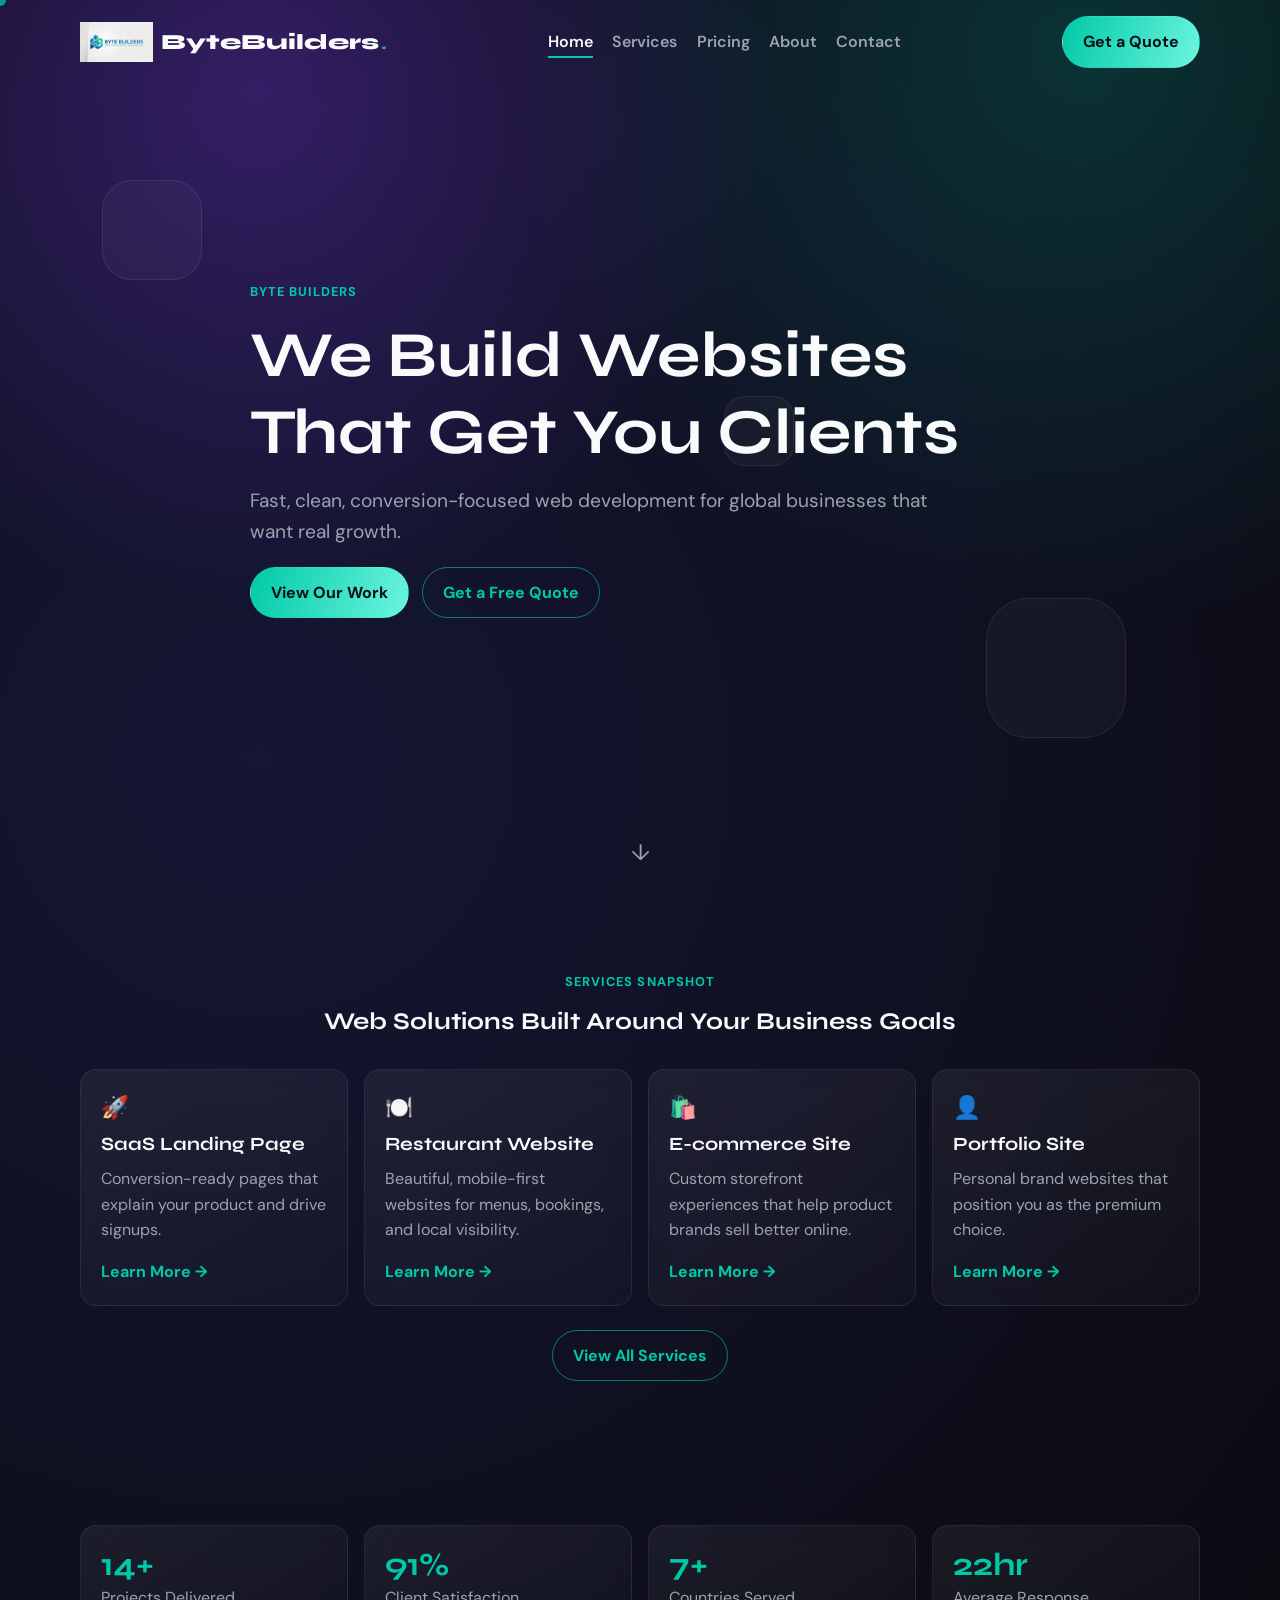
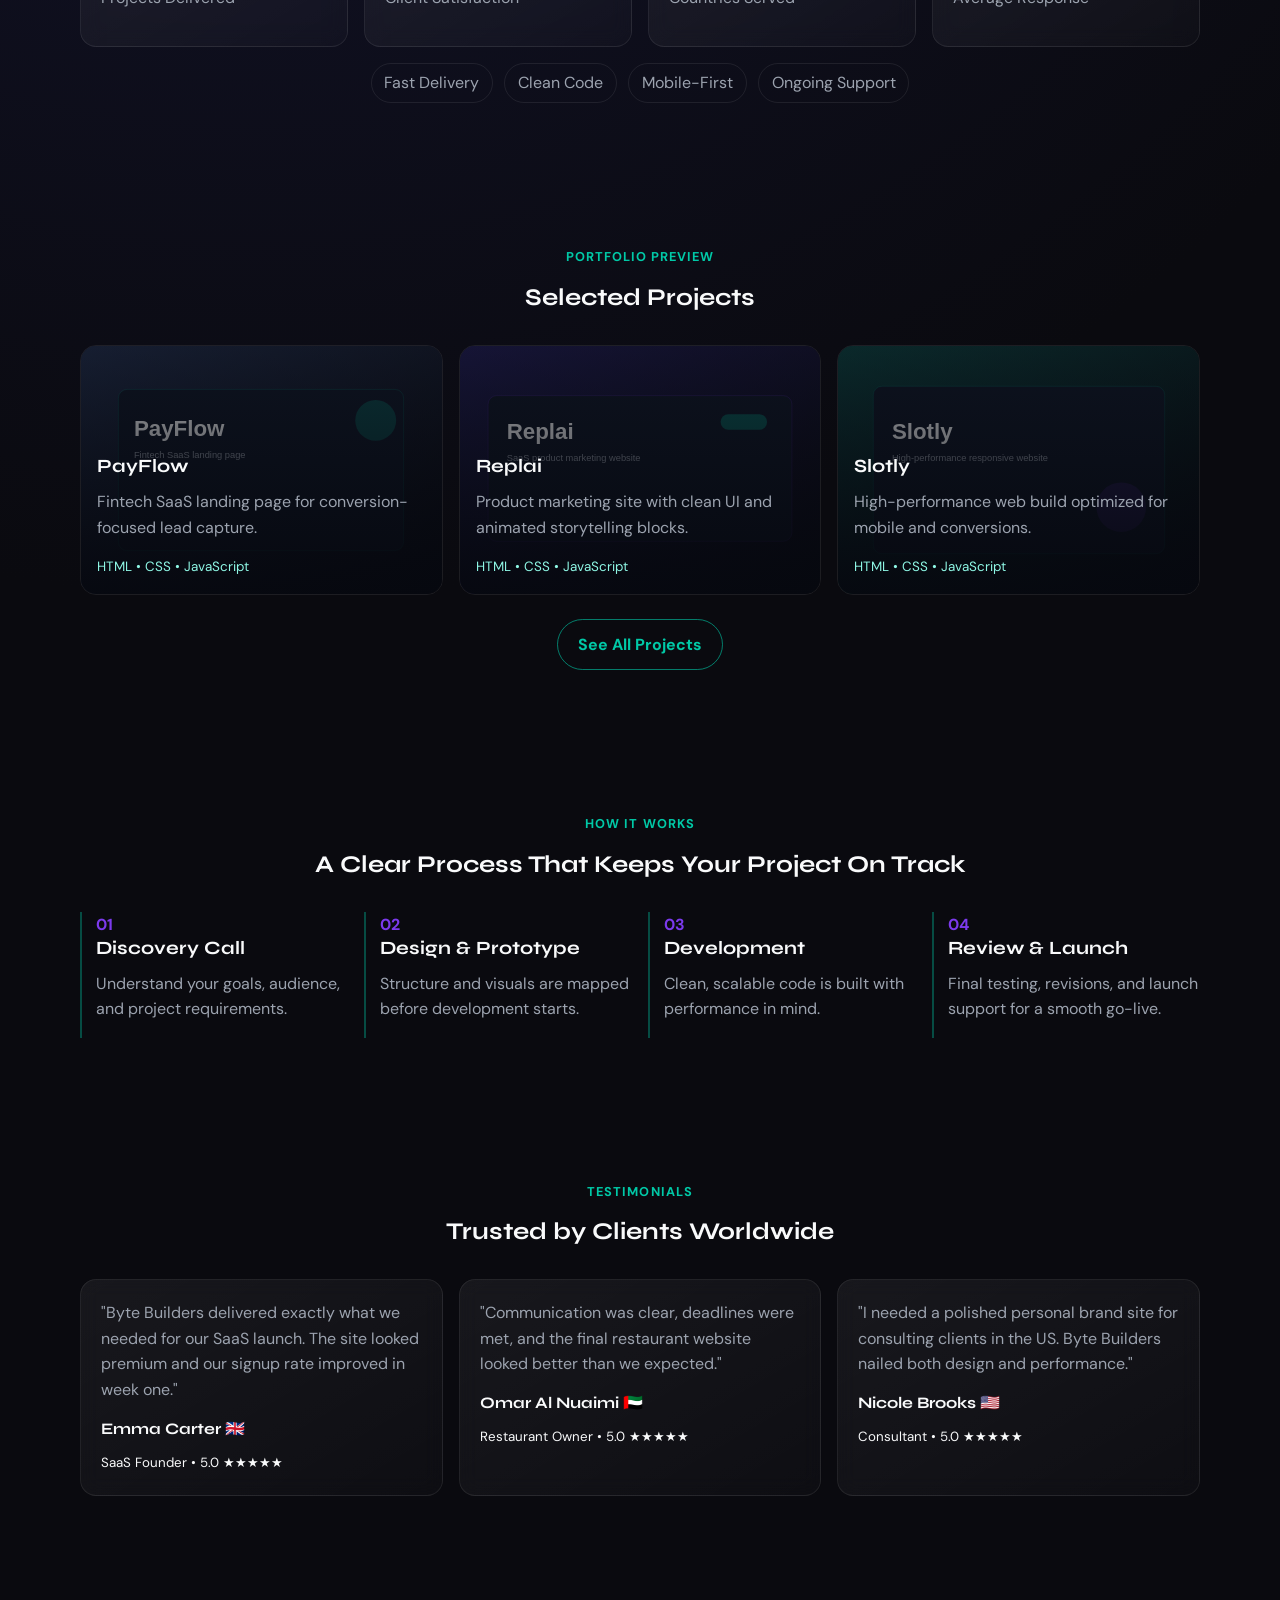
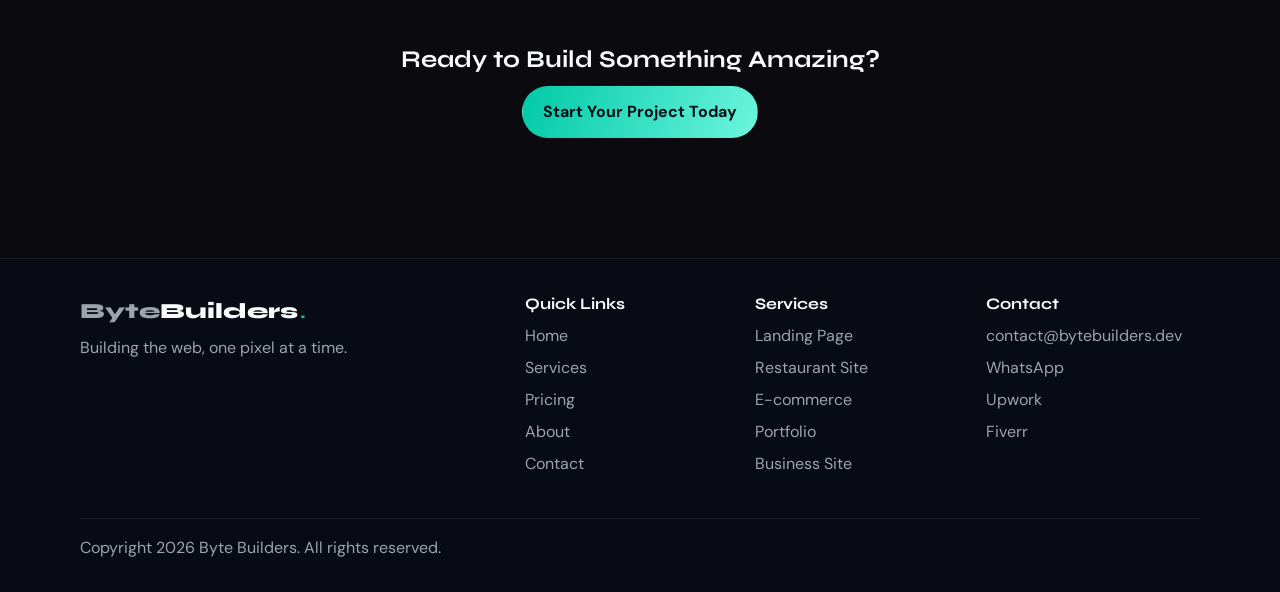
==== index.html @ b3c6cccd "Initial Byte Builders website" ====
<!DOCTYPE html>
<html lang="en">
<head>
  <meta charset="UTF-8">
  <meta name="viewport" content="width=device-width, initial-scale=1.0">
  <title>Byte Builders | Web Development That Wins Clients</title>
  <meta name="description" content="Byte Builders creates high-converting websites for global businesses. Fast delivery, clean code, transparent pricing, and client-focused results.">
  <meta property="og:title" content="Byte Builders | Web Development That Wins Clients">
  <meta property="og:description" content="Professional web development for businesses in USA, UK, and UAE.">
  <meta property="og:image" content="https://bytebuilders.dev/assets/images/og-home.webp">
  <meta property="og:type" content="website">
  <meta property="og:url" content="https://bytebuilders.dev/">
  <meta name="referrer" content="strict-origin-when-cross-origin">
  <link rel="canonical" href="https://bytebuilders.dev/">
  <link rel="preconnect" href="https://fonts.googleapis.com">
  <link rel="preconnect" href="https://fonts.gstatic.com" crossorigin>
  <link href="https://fonts.googleapis.com/css2?family=DM+Sans:wght@400;500;700&family=Syne:wght@600;700;800&display=swap" rel="stylesheet">
  <link rel="stylesheet" href="css/style.css">
  <link rel="stylesheet" href="css/animations.css">
</head>
<body data-page="home">
  <div class="cursor-dot" aria-hidden="true"></div>
  <header class="site-header">
    <nav class="navbar container">
      <a href="index.html" class="logo">
        <img src="assets/images/gemini-logo.png" alt="Byte Builders Logo" class="logo-img">
        <span>Byte<span>Builders</span><b>.</b></span>
      </a>
      <button class="nav-toggle" aria-expanded="false" aria-controls="mobile-menu" aria-label="Open menu">
        <span></span><span></span><span></span>
      </button>
      <ul class="nav-links">
        <li><a href="index.html" data-link="home">Home</a></li>
        <li><a href="services.html" data-link="services">Services</a></li>
        <li><a href="pricing.html" data-link="pricing">Pricing</a></li>
        <li><a href="about.html" data-link="about">About</a></li>
        <li><a href="contact.html" data-link="contact">Contact</a></li>
      </ul>
      <a class="btn btn-primary nav-cta" href="contact.html">Get a Quote</a>
      <div id="mobile-menu" class="mobile-menu">
        <a href="index.html">Home</a>
        <a href="services.html">Services</a>
        <a href="pricing.html">Pricing</a>
        <a href="about.html">About</a>
        <a href="contact.html">Contact</a>
        <a class="btn btn-primary" href="contact.html">Get a Quote</a>
      </div>
    </nav>
  </header>

  <main>
    <section class="hero section">
      <div class="hero-bg" aria-hidden="true">
        <span class="float-shape shape-1"></span>
        <span class="float-shape shape-2"></span>
        <span class="float-shape shape-3"></span>
      </div>
      <div class="container hero-content">
        <p class="eyebrow reveal">BYTE BUILDERS</p>
        <h1 class="reveal">We Build Websites That Get You Clients</h1>
        <p class="hero-sub reveal">Fast, clean, conversion-focused web development for global businesses that want real growth.</p>
        <div class="hero-actions reveal">
          <a class="btn btn-primary" href="#portfolio">View Our Work</a>
          <a class="btn btn-secondary" href="contact.html">Get a Free Quote</a>
        </div>
      </div>
      <a href="#services-snapshot" class="scroll-indicator" aria-label="Scroll to services">↓</a>
    </section>

    <section id="services-snapshot" class="section">
      <div class="container">
        <div class="section-head reveal-on-scroll">
          <p class="eyebrow">Services Snapshot</p>
          <h2>Web Solutions Built Around Your Business Goals</h2>
        </div>
        <div class="grid-4">
          <a class="card service-card reveal-on-scroll" href="services.html#saas-service">
            <div class="icon">🚀</div>
            <h3>SaaS Landing Page</h3>
            <p>Conversion-ready pages that explain your product and drive signups.</p>
            <span class="service-link">Learn More →</span>
          </a>
          <a class="card service-card reveal-on-scroll" href="services.html#restaurant-service">
            <div class="icon">🍽️</div>
            <h3>Restaurant Website</h3>
            <p>Beautiful, mobile-first websites for menus, bookings, and local visibility.</p>
            <span class="service-link">Learn More →</span>
          </a>
          <a class="card service-card reveal-on-scroll" href="services.html#ecommerce-service">
            <div class="icon">🛍️</div>
            <h3>E-commerce Site</h3>
            <p>Custom storefront experiences that help product brands sell better online.</p>
            <span class="service-link">Learn More →</span>
          </a>
          <a class="card service-card reveal-on-scroll" href="services.html#portfolio-service">
            <div class="icon">👤</div>
            <h3>Portfolio Site</h3>
            <p>Personal brand websites that position you as the premium choice.</p>
            <span class="service-link">Learn More →</span>
          </a>
        </div>
        <div class="center reveal-on-scroll">
          <a class="btn btn-secondary" href="services.html">View All Services</a>
        </div>
      </div>
    </section>

    <section class="section trust-section">
      <div class="container">
        <div class="stats-grid">
          <div class="stat card reveal-on-scroll"><h3><span class="counter" data-target="15">0</span>+</h3><p>Projects Delivered</p></div>
          <div class="stat card reveal-on-scroll"><h3><span class="counter" data-target="98">0</span>%</h3><p>Client Satisfaction</p></div>
          <div class="stat card reveal-on-scroll"><h3><span class="counter" data-target="8">0</span>+</h3><p>Countries Served</p></div>
          <div class="stat card reveal-on-scroll"><h3><span class="counter" data-target="24">0</span>hr</h3><p>Average Response</p></div>
        </div>
        <div class="usp-pills reveal-on-scroll">
          <span>Fast Delivery</span><span>Clean Code</span><span>Mobile-First</span><span>Ongoing Support</span>
        </div>
      </div>
    </section>

    <section id="portfolio" class="section">
      <div class="container">
        <div class="section-head reveal-on-scroll">
          <p class="eyebrow">Portfolio Preview</p>
          <h2>Selected Projects</h2>
        </div>
        <div class="portfolio-grid">
          <article class="portfolio-card reveal-on-scroll">
            <img src="assets/images/payflow.svg" alt="PayFlow landing page preview" loading="lazy">
            <div class="overlay"><h3>PayFlow</h3><p>Fintech SaaS landing page for conversion-focused lead capture.</p><p class="tags">HTML • CSS • JavaScript</p></div>
          </article>
          <article class="portfolio-card reveal-on-scroll">
            <img src="assets/images/replai.svg" alt="Replai SaaS website preview" loading="lazy">
            <div class="overlay"><h3>Replai</h3><p>Product marketing site with clean UI and animated storytelling blocks.</p><p class="tags">HTML • CSS • JavaScript</p></div>
          </article>
          <article class="portfolio-card reveal-on-scroll">
            <img src="assets/images/slotly.svg" alt="Slotly website preview" loading="lazy">
            <div class="overlay"><h3>Slotly</h3><p>High-performance web build optimized for mobile and conversions.</p><p class="tags">HTML • CSS • JavaScript</p></div>
          </article>
        </div>
        <div class="center reveal-on-scroll">
          <a class="btn btn-secondary" href="https://github.com" target="_blank" rel="noopener noreferrer">See All Projects</a>
        </div>
      </div>
    </section>

    <section class="section">
      <div class="container">
        <div class="section-head reveal-on-scroll">
          <p class="eyebrow">How It Works</p>
          <h2>A Clear Process That Keeps Your Project On Track</h2>
        </div>
        <div class="timeline">
          <article class="timeline-item reveal-on-scroll"><span>01</span><h3>Discovery Call</h3><p>Understand your goals, audience, and project requirements.</p></article>
          <article class="timeline-item reveal-on-scroll"><span>02</span><h3>Design & Prototype</h3><p>Structure and visuals are mapped before development starts.</p></article>
          <article class="timeline-item reveal-on-scroll"><span>03</span><h3>Development</h3><p>Clean, scalable code is built with performance in mind.</p></article>
          <article class="timeline-item reveal-on-scroll"><span>04</span><h3>Review & Launch</h3><p>Final testing, revisions, and launch support for a smooth go-live.</p></article>
        </div>
      </div>
    </section>

    <section class="section">
      <div class="container">
        <div class="section-head reveal-on-scroll">
          <p class="eyebrow">Testimonials</p>
          <h2>Trusted by Clients Worldwide</h2>
        </div>
        <div class="testimonial-track" id="testimonial-track">
          <article class="card testimonial reveal-on-scroll"><p>"Byte Builders delivered exactly what we needed for our SaaS launch. The site looked premium and our signup rate improved in week one."</p><h4>Emma Carter 🇬🇧</h4><small>SaaS Founder • 5.0 ★★★★★</small></article>
          <article class="card testimonial reveal-on-scroll"><p>"Communication was clear, deadlines were met, and the final restaurant website looked better than we expected."</p><h4>Omar Al Nuaimi 🇦🇪</h4><small>Restaurant Owner • 5.0 ★★★★★</small></article>
          <article class="card testimonial reveal-on-scroll"><p>"I needed a polished personal brand site for consulting clients in the US. Byte Builders nailed both design and performance."</p><h4>Nicole Brooks 🇺🇸</h4><small>Consultant • 5.0 ★★★★★</small></article>
        </div>
      </div>
    </section>

    <section class="section cta-banner">
      <div class="container reveal-on-scroll">
        <h2>Ready to Build Something Amazing?</h2>
        <a class="btn btn-primary" href="contact.html">Start Your Project Today</a>
      </div>
    </section>
  </main>

  <footer class="site-footer">
    <div class="container footer-grid">
      <div><a href="index.html" class="logo">Byte<span>Builders</span><b>.</b></a><p>Building the web, one pixel at a time.</p></div>
      <div><h4>Quick Links</h4><a href="index.html">Home</a><a href="services.html">Services</a><a href="pricing.html">Pricing</a><a href="about.html">About</a><a href="contact.html">Contact</a></div>
      <div><h4>Services</h4><a href="services.html">Landing Page</a><a href="services.html">Restaurant Site</a><a href="services.html">E-commerce</a><a href="services.html">Portfolio</a><a href="services.html">Business Site</a></div>
      <div><h4>Contact</h4><a href="mailto:contact@bytebuilders.dev">contact@bytebuilders.dev</a><a href="https://wa.me/923000000000" target="_blank" rel="noopener noreferrer">WhatsApp</a><a href="https://upwork.com" target="_blank" rel="noopener noreferrer">Upwork</a><a href="https://fiverr.com" target="_blank" rel="noopener noreferrer">Fiverr</a></div>
    </div>
    <div class="footer-bottom container"><p>Copyright 2026 Byte Builders. All rights reserved.</p></div>
  </footer>

  <script src="js/main.js" defer></script>
  <script src="js/animations.js" defer></script>
</body>
</html>
---- css/style.css ----
:root {
  --bg-primary: #0a0a0f;
  --bg-secondary: #111827;
  --accent-primary: #00c9a7;
  --accent-secondary: #7c3aed;
  --text-primary: #f9fafb;
  --text-secondary: #9ca3af;
  --border: 1px solid rgba(255, 255, 255, 0.08);
  --radius: 16px;
  --radius-sm: 12px;
  --container: 1120px;
  --shadow: 0 10px 30px rgba(0, 0, 0, 0.35);
}

*,
*::before,
*::after { box-sizing: border-box; }

html { scroll-behavior: smooth; }

body {
  margin: 0;
  font-family: "DM Sans", sans-serif;
  background: radial-gradient(circle at 20% 20%, #151633 0%, var(--bg-primary) 45%),
              radial-gradient(circle at 90% 0%, #0f2d2b 0%, transparent 40%),
              var(--bg-primary);
  color: var(--text-primary);
  line-height: 1.6;
}

img { max-width: 100%; display: block; }
a { color: inherit; text-decoration: none; }
h1, h2, h3, h4 { font-family: "Syne", sans-serif; line-height: 1.2; margin: 0 0 0.7rem; }
p { margin: 0 0 1rem; color: var(--text-secondary); }

.container { width: min(100% - 2rem, var(--container)); margin-inline: auto; }
.section { padding: 4.5rem 0; }
.top-space { padding-top: 8rem; }
.center { text-align: center; margin-top: 1.5rem; }

.eyebrow {
  color: var(--accent-primary);
  text-transform: uppercase;
  font-size: 0.8rem;
  letter-spacing: 0.08em;
  font-weight: 700;
}

.section-head {
  max-width: 760px;
  margin: 0 auto 2rem;
  text-align: center;
}

.badge {
  display: inline-block;
  background: rgba(124, 58, 237, 0.16);
  color: #c9b4ff;
  border: var(--border);
  padding: 0.4rem 0.8rem;
  border-radius: 999px;
  font-size: 0.85rem;
}

.card {
  background: linear-gradient(150deg, rgba(255, 255, 255, 0.06), rgba(255, 255, 255, 0.02));
  border: var(--border);
  border-radius: var(--radius);
  padding: 1.25rem;
  backdrop-filter: blur(10px);
  transition: transform 0.25s ease, border-color 0.25s ease, box-shadow 0.25s ease;
}

.card:hover {
  transform: scale(1.02);
  border-color: rgba(0, 201, 167, 0.5);
  box-shadow: 0 0 0 1px rgba(0, 201, 167, 0.25), var(--shadow);
}

.btn {
  display: inline-flex;
  align-items: center;
  justify-content: center;
  min-height: 44px;
  padding: 0.75rem 1.25rem;
  border-radius: 999px;
  font-weight: 700;
  border: 1px solid transparent;
  transition: transform 0.2s ease, background 0.2s ease, border-color 0.2s ease;
}

.btn:hover { transform: translateY(-2px); }

.btn-primary {
  color: #041016;
  background: linear-gradient(110deg, var(--accent-primary), #6cf5de);
}

.btn-secondary {
  border-color: rgba(0, 201, 167, 0.6);
  color: var(--accent-primary);
  background: transparent;
}

.btn-secondary:hover { background: rgba(0, 201, 167, 0.15); }

.site-header {
  position: fixed;
  top: 0;
  z-index: 100;
  width: 100%;
  transition: background 0.25s ease, backdrop-filter 0.25s ease, padding 0.25s ease;
}

.site-header.scrolled,
.solid-header {
  background: rgba(10, 10, 15, 0.82);
  backdrop-filter: blur(14px);
  border-bottom: var(--border);
}

.navbar {
  display: flex;
  align-items: center;
  justify-content: space-between;
  gap: 1rem;
  padding: 1rem 0;
}

.logo { font-family: "Syne", sans-serif; font-size: 1.35rem; font-weight: 800; display: flex; align-items: center; gap: 0.5rem; }
.logo-img { height: 40px; width: auto; object-fit: contain; }
.logo span { color: var(--text-primary); }
.logo b { color: var(--accent-primary); margin-left: 2px; }

.nav-links {
  list-style: none;
  display: flex;
  gap: 1.2rem;
  margin: 0;
  padding: 0;
}

.nav-links a {
  color: var(--text-secondary);
  font-weight: 600;
  position: relative;
}

.nav-links a.active,
.nav-links a:hover { color: var(--text-primary); }

.nav-links a.active::after {
  content: "";
  position: absolute;
  left: 0;
  right: 0;
  bottom: -6px;
  height: 2px;
  background: var(--accent-primary);
}

.nav-toggle,
.mobile-menu { display: none; }

.hero {
  min-height: 100vh;
  display: flex;
  align-items: center;
  position: relative;
  overflow: hidden;
}

.hero-bg {
  position: absolute;
  inset: 0;
  background: radial-gradient(circle at 20% 10%, rgba(124, 58, 237, 0.33), transparent 40%),
              radial-gradient(circle at 85% 5%, rgba(0, 201, 167, 0.2), transparent 42%);
}

.float-shape {
  position: absolute;
  border: var(--border);
  border-radius: 30%;
  background: rgba(255, 255, 255, 0.03);
}
.shape-1 { width: 100px; height: 100px; top: 20%; left: 8%; }
.shape-2 { width: 140px; height: 140px; bottom: 18%; right: 12%; }
.shape-3 { width: 70px; height: 70px; top: 44%; right: 38%; }

.hero-content { position: relative; z-index: 1; max-width: 780px; }
.hero h1 { font-size: clamp(2rem, 5vw, 4rem); margin-bottom: 0.9rem; }
.hero-sub { font-size: clamp(1rem, 2vw, 1.2rem); max-width: 700px; }
.hero-actions { display: flex; flex-wrap: wrap; gap: 0.8rem; margin-top: 1.2rem; }

.scroll-indicator {
  position: absolute;
  bottom: 1.8rem;
  left: 50%;
  transform: translateX(-50%);
  color: var(--text-secondary);
  font-size: 1.4rem;
}

.grid-4 {
  display: grid;
  gap: 1rem;
  grid-template-columns: repeat(4, minmax(0, 1fr));
}

.service-card .icon { font-size: 1.4rem; margin-bottom: 0.4rem; }
.service-card { display: block; cursor: pointer; }
.service-card .service-link { color: var(--accent-primary); font-weight: 700; }
.service-list article { scroll-margin-top: 110px; }

.stats-grid {
  display: grid;
  grid-template-columns: repeat(4, minmax(0, 1fr));
  gap: 1rem;
}

.stat h3 { font-size: 2rem; color: var(--accent-primary); margin: 0; }
.usp-pills {
  margin-top: 1rem;
  display: flex;
  flex-wrap: wrap;
  gap: 0.7rem;
  justify-content: center;
}
.usp-pills span {
  border: var(--border);
  border-radius: 999px;
  padding: 0.4rem 0.8rem;
  color: var(--text-secondary);
}

.portfolio-grid {
  display: grid;
  gap: 1rem;
  grid-template-columns: repeat(3, minmax(0, 1fr));
}

.portfolio-card {
  border-radius: var(--radius);
  overflow: hidden;
  position: relative;
  border: var(--border);
  min-height: 250px;
}

.portfolio-card img { width: 100%; height: 100%; object-fit: cover; }
.portfolio-card .overlay {
  position: absolute;
  inset: 0;
  background: linear-gradient(to top, rgba(6, 8, 15, 0.95), rgba(6, 8, 15, 0.35));
  padding: 1rem;
  display: flex;
  justify-content: end;
  flex-direction: column;
}
.tags { color: #8ff8e6; font-size: 0.84rem; margin: 0; }

.timeline {
  display: grid;
  grid-template-columns: repeat(4, minmax(0, 1fr));
  gap: 1rem;
}

.timeline-item { border-left: 2px solid rgba(0, 201, 167, 0.35); padding-left: 0.9rem; }
.timeline-item span { color: var(--accent-secondary); font-weight: 700; }

.testimonial-track {
  display: grid;
  grid-auto-flow: column;
  grid-auto-columns: minmax(280px, 1fr);
  gap: 1rem;
  overflow-x: auto;
  padding-bottom: 0.4rem;
  scrollbar-width: thin;
}

.testimonial-track::-webkit-scrollbar { height: 8px; }
.testimonial-track::-webkit-scrollbar-thumb { background: rgba(255, 255, 255, 0.2); border-radius: 99px; }

.cta-banner .container,
.cta-banner {
  text-align: center;
}

.inset-section { padding: 2rem; border: var(--border); border-radius: var(--radius); background: rgba(17, 24, 39, 0.35); }
.service-list { display: grid; gap: 1rem; grid-template-columns: repeat(auto-fit, minmax(280px, 1fr)); }
.addon-list { margin: 0; padding-left: 1.2rem; color: var(--text-secondary); }
.addon-list li { margin-bottom: 0.5rem; }

.table-wrap { overflow-x: auto; border: var(--border); border-radius: var(--radius-sm); }
.pricing-table { width: 100%; border-collapse: collapse; min-width: 800px; }
.pricing-table th, .pricing-table td { padding: 0.9rem; border-bottom: var(--border); text-align: left; }
.pricing-table th { color: var(--text-primary); background: rgba(255, 255, 255, 0.03); }

.faq-grid { display: grid; gap: 1rem; grid-template-columns: repeat(auto-fit, minmax(240px, 1fr)); }
.skills-grid { display: grid; gap: 1rem; grid-template-columns: repeat(auto-fit, minmax(220px, 1fr)); }

.contact-layout {
  display: grid;
  grid-template-columns: 1.4fr 1fr;
  gap: 1rem;
}

.contact-form { display: grid; gap: 0.9rem; }
.contact-form label { color: var(--text-primary); font-weight: 600; font-size: 0.95rem; }
.contact-form input,
.contact-form select,
.contact-form textarea {
  width: 100%;
  margin-top: 0.3rem;
  background: #0f1626;
  color: var(--text-primary);
  border: var(--border);
  border-radius: 10px;
  padding: 0.7rem;
  font: inherit;
}

.contact-panel { display: grid; gap: 1rem; }
blockquote { border-left: 3px solid var(--accent-primary); padding-left: 0.8rem; margin: 1rem 0 0; color: var(--text-secondary); }
.hp-wrap {
  position: absolute;
  left: -10000px;
  width: 1px;
  height: 1px;
  overflow: hidden;
}

.site-footer {
  border-top: var(--border);
  background: rgba(9, 12, 20, 0.85);
  margin-top: 3rem;
}

.footer-grid {
  display: grid;
  grid-template-columns: 2fr 1fr 1fr 1fr;
  gap: 1rem;
  padding: 2.2rem 0;
}

.footer-grid h4 { font-size: 1rem; margin-bottom: 0.6rem; }
.footer-grid a { display: block; color: var(--text-secondary); margin-bottom: 0.4rem; }
.footer-grid a:hover { color: var(--text-primary); }
.footer-bottom { border-top: var(--border); padding: 1rem 0; }

.cursor-dot {
  width: 12px;
  height: 12px;
  border-radius: 999px;
  background: rgba(0, 201, 167, 0.75);
  position: fixed;
  left: 0;
  top: 0;
  transform: translate(-50%, -50%);
  pointer-events: none;
  z-index: 999;
  display: none;
}

@media (max-width: 1023px) {
  .grid-4,
  .stats-grid,
  .timeline,
  .portfolio-grid,
  .footer-grid { grid-template-columns: repeat(2, minmax(0, 1fr)); }
  .contact-layout { grid-template-columns: 1fr; }
}

@media (max-width: 767px) {
  .section { padding: 3.5rem 0; }
  .grid-4,
  .stats-grid,
  .timeline,
  .portfolio-grid,
  .footer-grid { grid-template-columns: 1fr; }
  .nav-links,
  .nav-cta { display: none; }
  .nav-toggle {
    display: inline-flex;
    flex-direction: column;
    gap: 4px;
    border: var(--border);
    background: transparent;
    border-radius: 8px;
    padding: 8px;
  }
  .nav-toggle span {
    width: 18px;
    height: 2px;
    background: var(--text-primary);
  }
  .mobile-menu {
    position: absolute;
    top: 100%;
    left: 1rem;
    right: 1rem;
    background: rgba(10, 10, 15, 0.95);
    border: var(--border);
    border-radius: 12px;
    padding: 0.8rem;
  }
  .mobile-menu.open { display: block; }
  .mobile-menu a {
    display: block;
    padding: 0.55rem 0.4rem;
    color: var(--text-secondary);
  }
  .mobile-menu .btn { margin-top: 0.5rem; width: 100%; }
}
---- css/animations.css ----
.reveal {
  animation: revealUp 0.8s ease both;
}

.reveal:nth-child(2) { animation-delay: 0.12s; }
.reveal:nth-child(3) { animation-delay: 0.24s; }
.reveal:nth-child(4) { animation-delay: 0.36s; }

.reveal-on-scroll {
  opacity: 0;
  transform: translateY(22px);
  transition: opacity 0.7s ease, transform 0.7s ease;
}

.reveal-on-scroll.in-view {
  opacity: 1;
  transform: translateY(0);
}

.shape-1 { animation: floatY 9s ease-in-out infinite; }
.shape-2 { animation: floatY 12s ease-in-out infinite reverse; }
.shape-3 { animation: floatY 10s ease-in-out infinite; }

.scroll-indicator {
  animation: bounceY 1.8s ease-in-out infinite;
}

@keyframes revealUp {
  from { opacity: 0; transform: translateY(18px); }
  to { opacity: 1; transform: translateY(0); }
}

@keyframes floatY {
  0%, 100% { transform: translateY(0); }
  50% { transform: translateY(-18px); }
}

@keyframes bounceY {
  0%, 100% { transform: translate(-50%, 0); }
  50% { transform: translate(-50%, -8px); }
}
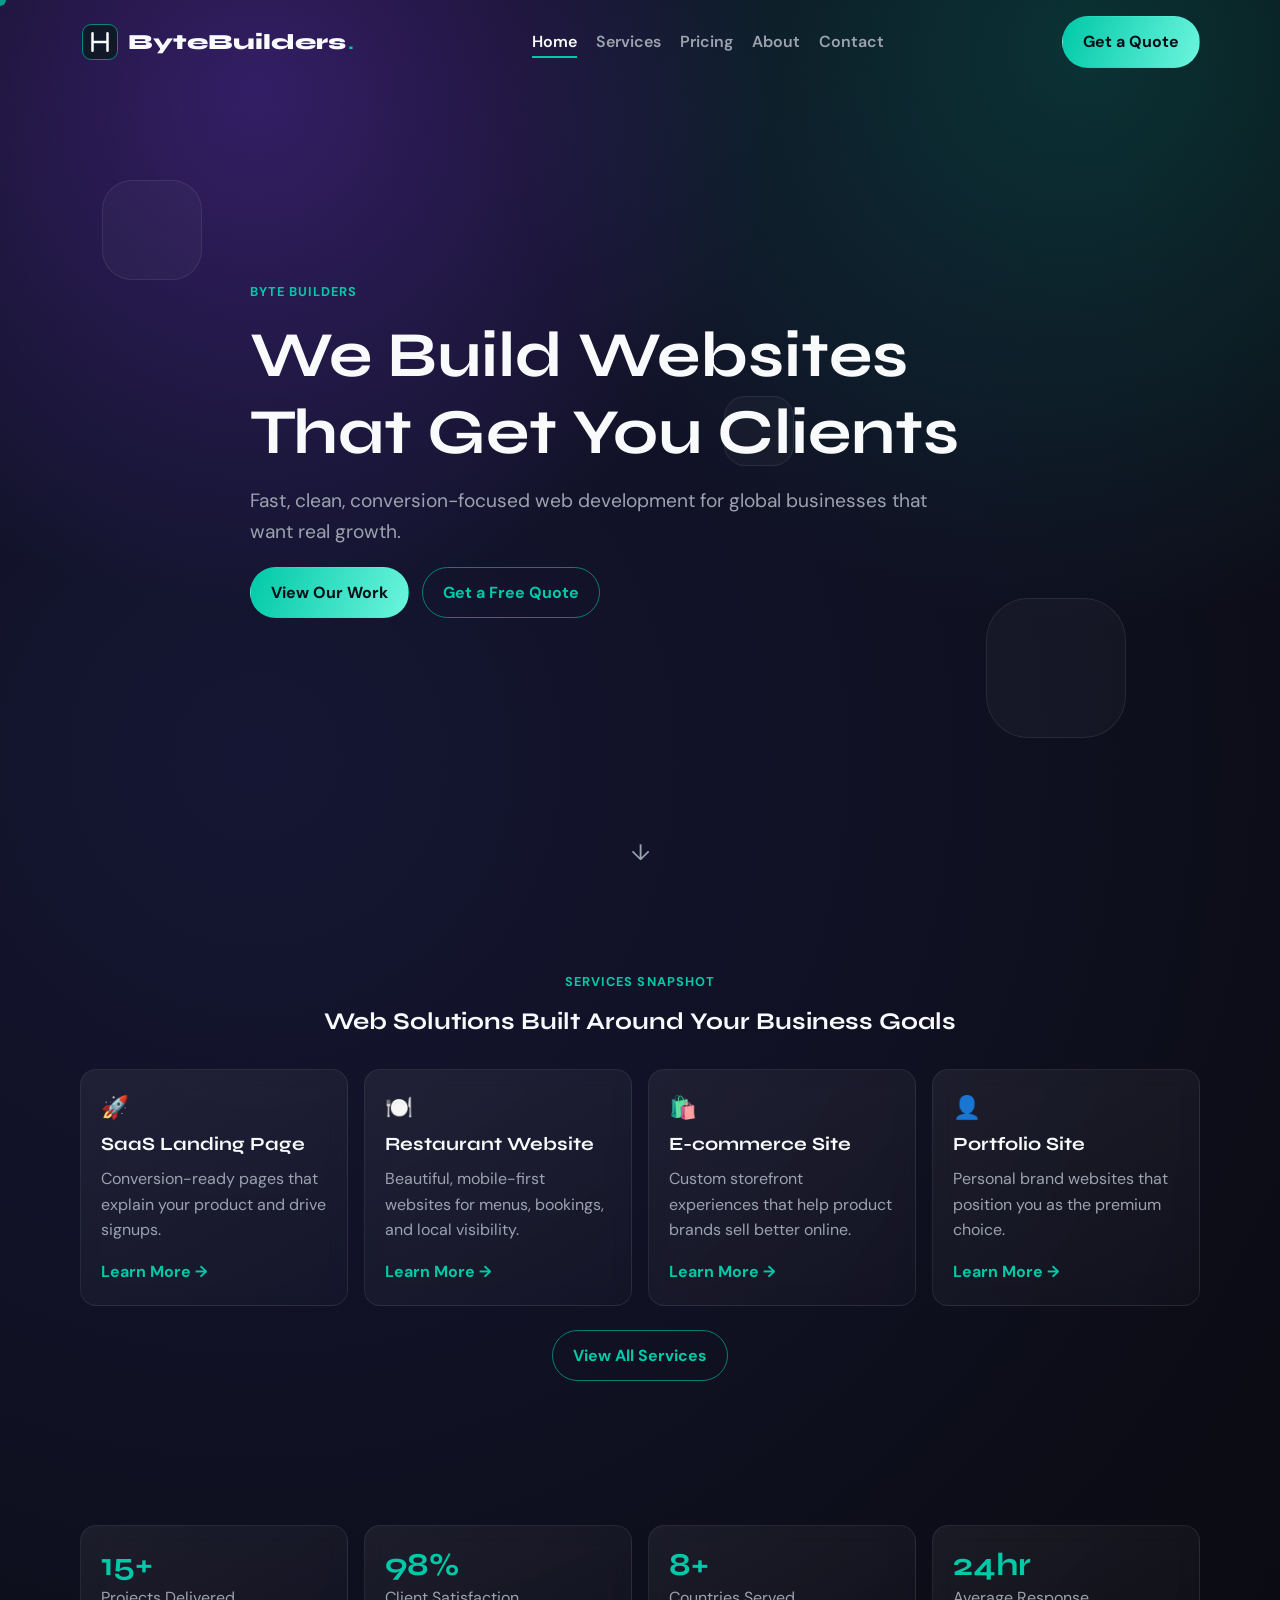
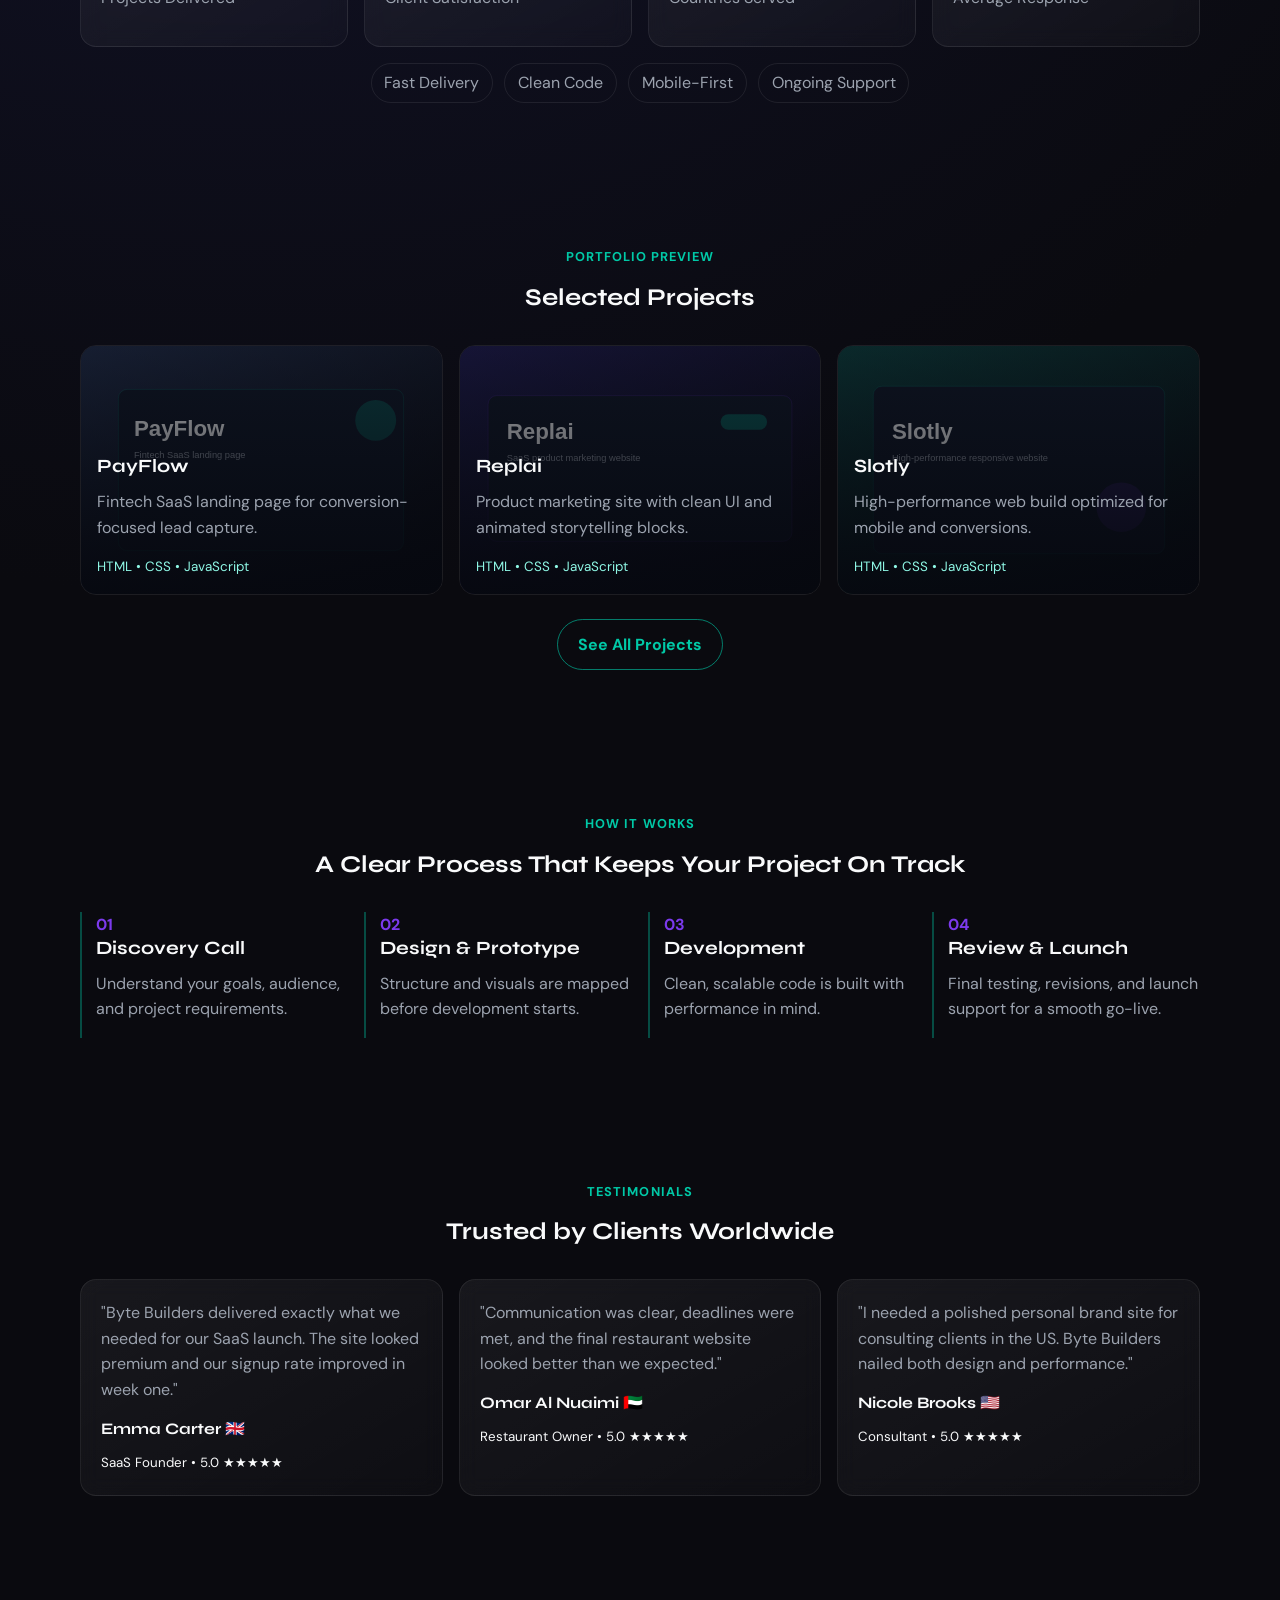
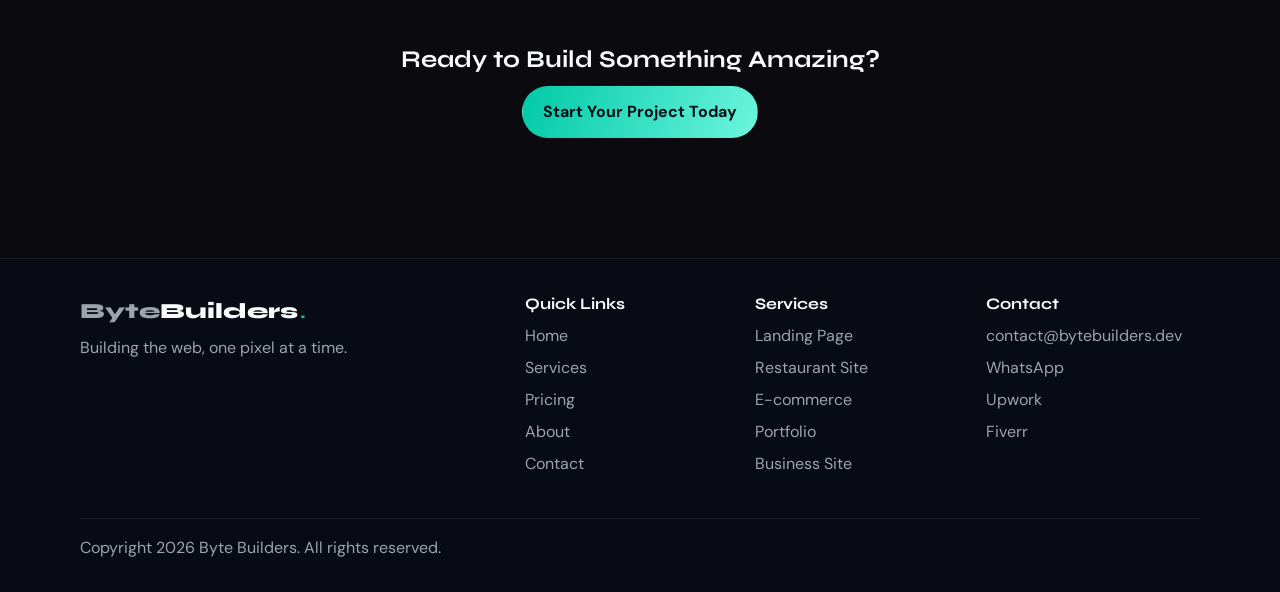
==== commit 541774fc: "Added favicon and projects" ====
--- a/index.html
+++ b/index.html
@@ -12,6 +12,7 @@
   <meta property="og:url" content="https://bytebuilders.dev/">
   <meta name="referrer" content="strict-origin-when-cross-origin">
   <link rel="canonical" href="https://bytebuilders.dev/">
+  <link rel="icon" type="image/svg+xml" href="assets/icons/logo-mark.svg">
   <link rel="preconnect" href="https://fonts.googleapis.com">
   <link rel="preconnect" href="https://fonts.gstatic.com" crossorigin>
   <link href="https://fonts.googleapis.com/css2?family=DM+Sans:wght@400;500;700&family=Syne:wght@600;700;800&display=swap" rel="stylesheet">
@@ -23,7 +24,7 @@
   <header class="site-header">
     <nav class="navbar container">
       <a href="index.html" class="logo">
-        <img src="assets/images/gemini-logo.png" alt="Byte Builders Logo" class="logo-img">
+        <img src="assets/icons/logo-mark.svg" alt="Byte Builders Logo" class="logo-img">
         <span>Byte<span>Builders</span><b>.</b></span>
       </a>
       <button class="nav-toggle" aria-expanded="false" aria-controls="mobile-menu" aria-label="Open menu">
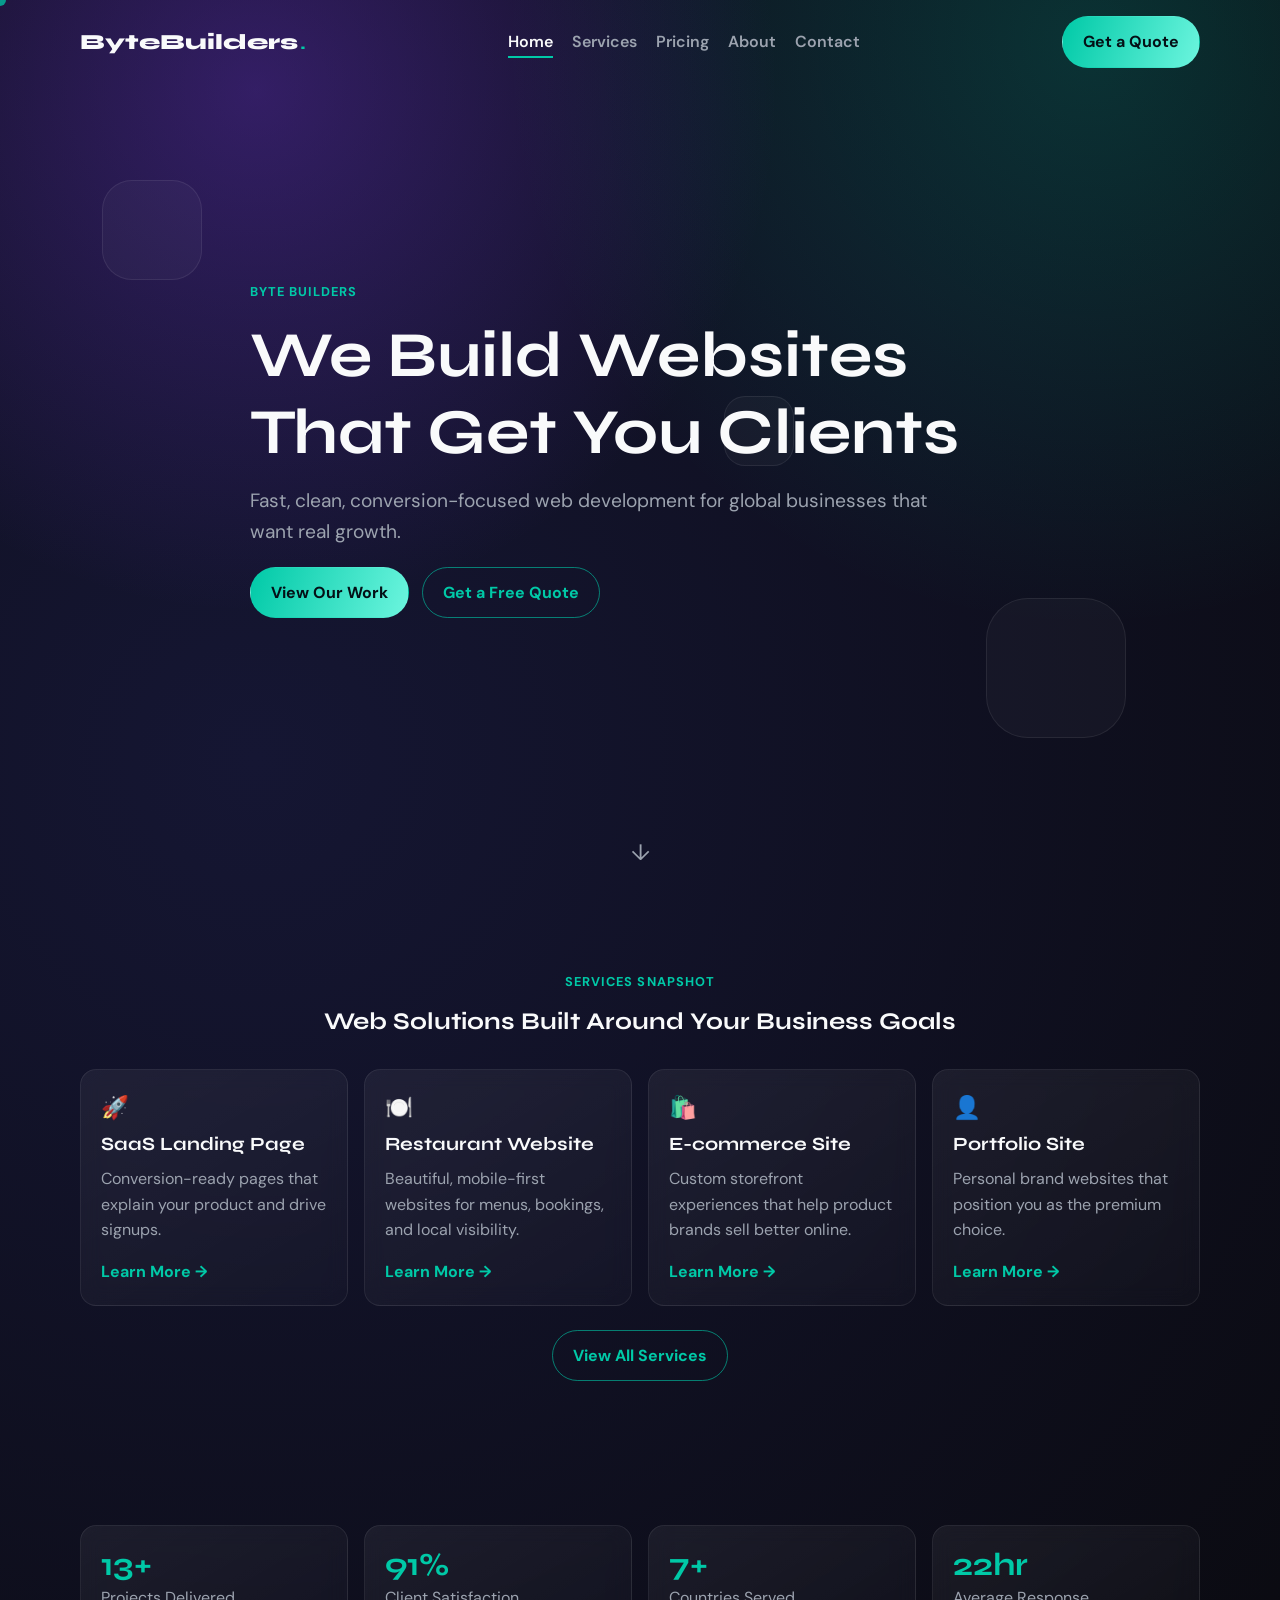
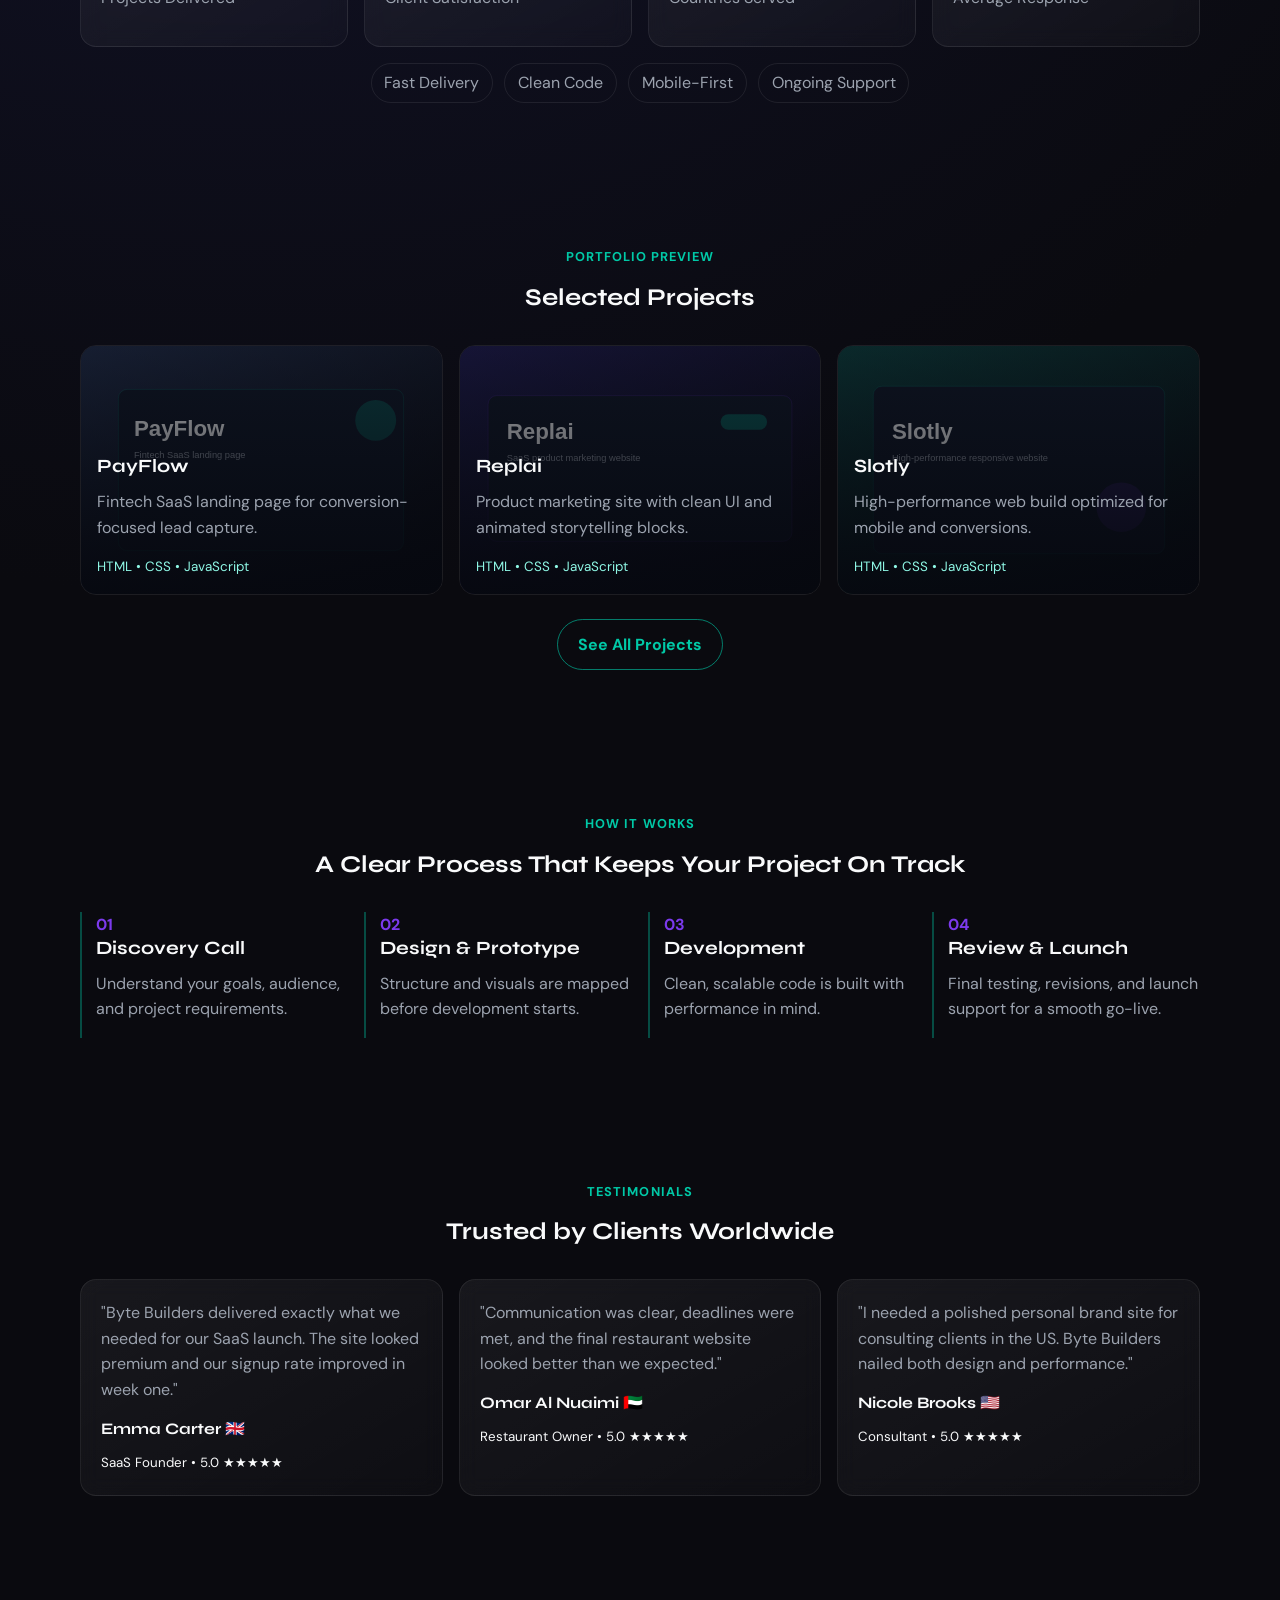
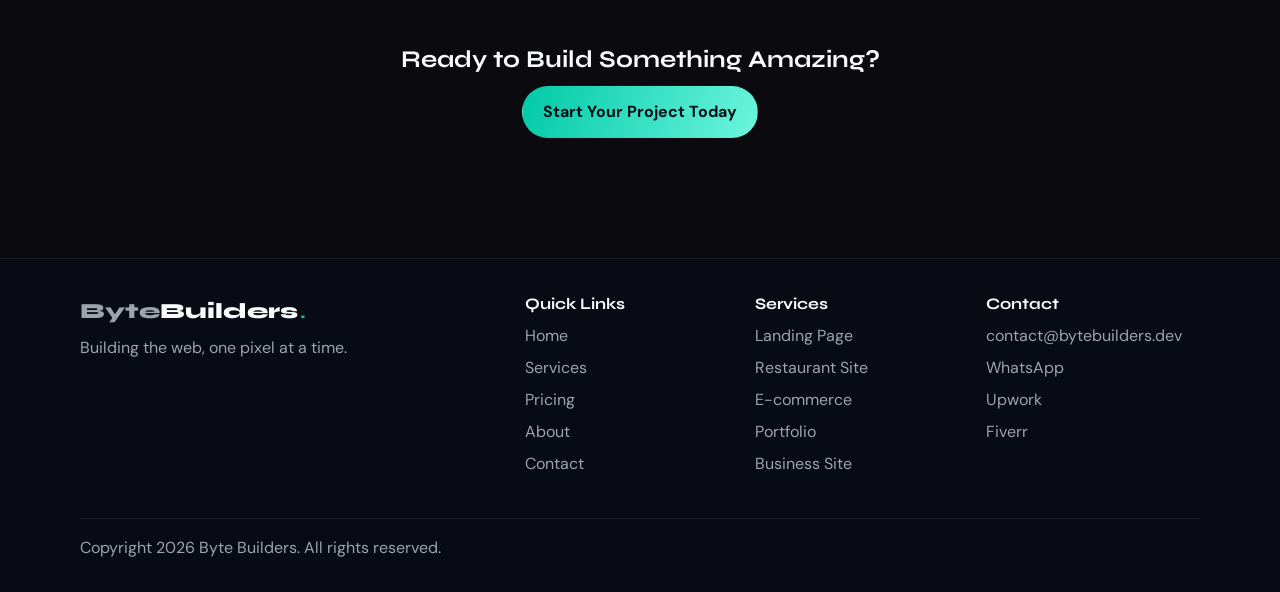
==== commit 502759ca: "Added PNG favicon" ====
--- a/index.html
+++ b/index.html
@@ -12,7 +12,7 @@
   <meta property="og:url" content="https://bytebuilders.dev/">
   <meta name="referrer" content="strict-origin-when-cross-origin">
   <link rel="canonical" href="https://bytebuilders.dev/">
-  <link rel="icon" type="image/svg+xml" href="assets/icons/logo-mark.svg">
+  <link rel="icon" type="image/png" href="assets/icons/favicon.png">
   <link rel="preconnect" href="https://fonts.googleapis.com">
   <link rel="preconnect" href="https://fonts.gstatic.com" crossorigin>
   <link href="https://fonts.googleapis.com/css2?family=DM+Sans:wght@400;500;700&family=Syne:wght@600;700;800&display=swap" rel="stylesheet">
@@ -24,7 +24,9 @@
   <header class="site-header">
     <nav class="navbar container">
       <a href="index.html" class="logo">
-        <img src="assets/icons/logo-mark.svg" alt="Byte Builders Logo" class="logo-img">
+        <link rel="icon" type="image/svg+xml" href="assets/icons/logo-mark.svg">
+<link rel="icon" type="image/png" sizes="64x64" href="assets/icons/favicon.png">
+<link rel="apple-touch-icon" href="assets/icons/favicon.png">
         <span>Byte<span>Builders</span><b>.</b></span>
       </a>
       <button class="nav-toggle" aria-expanded="false" aria-controls="mobile-menu" aria-label="Open menu">
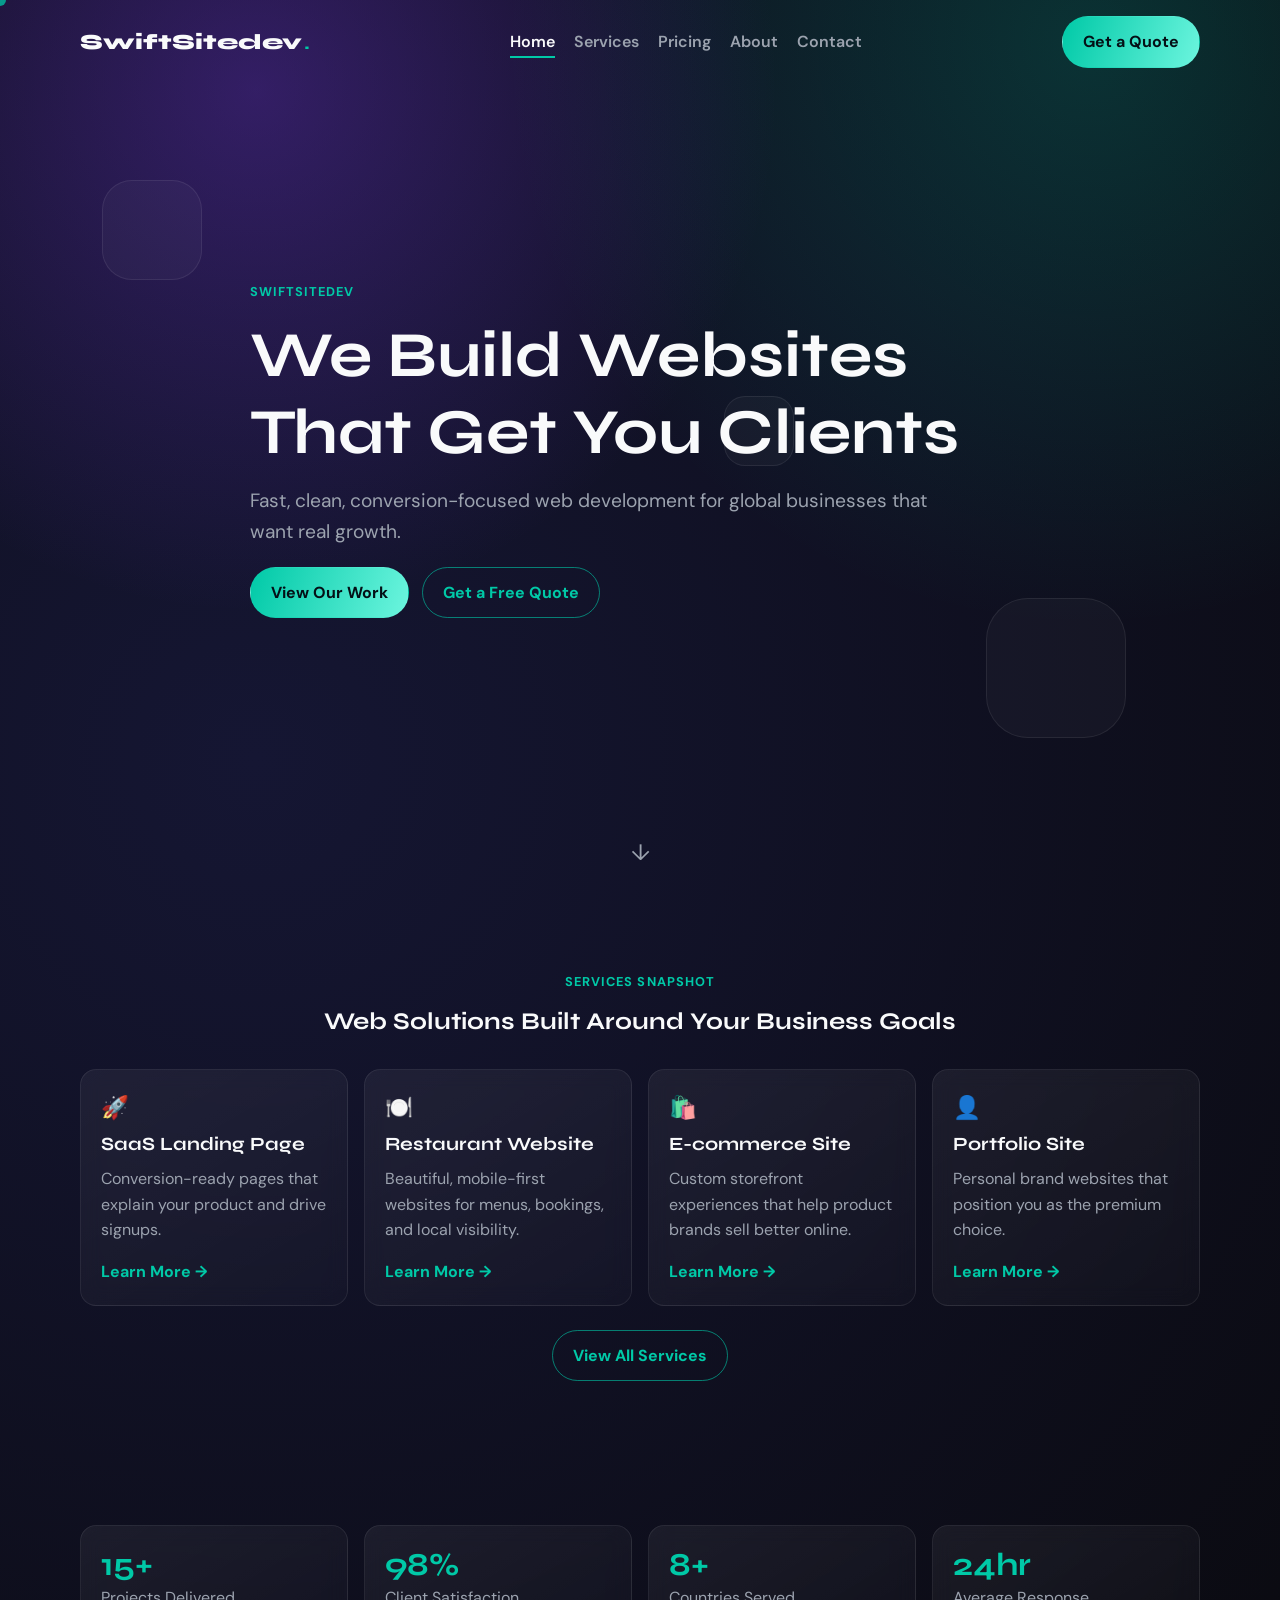
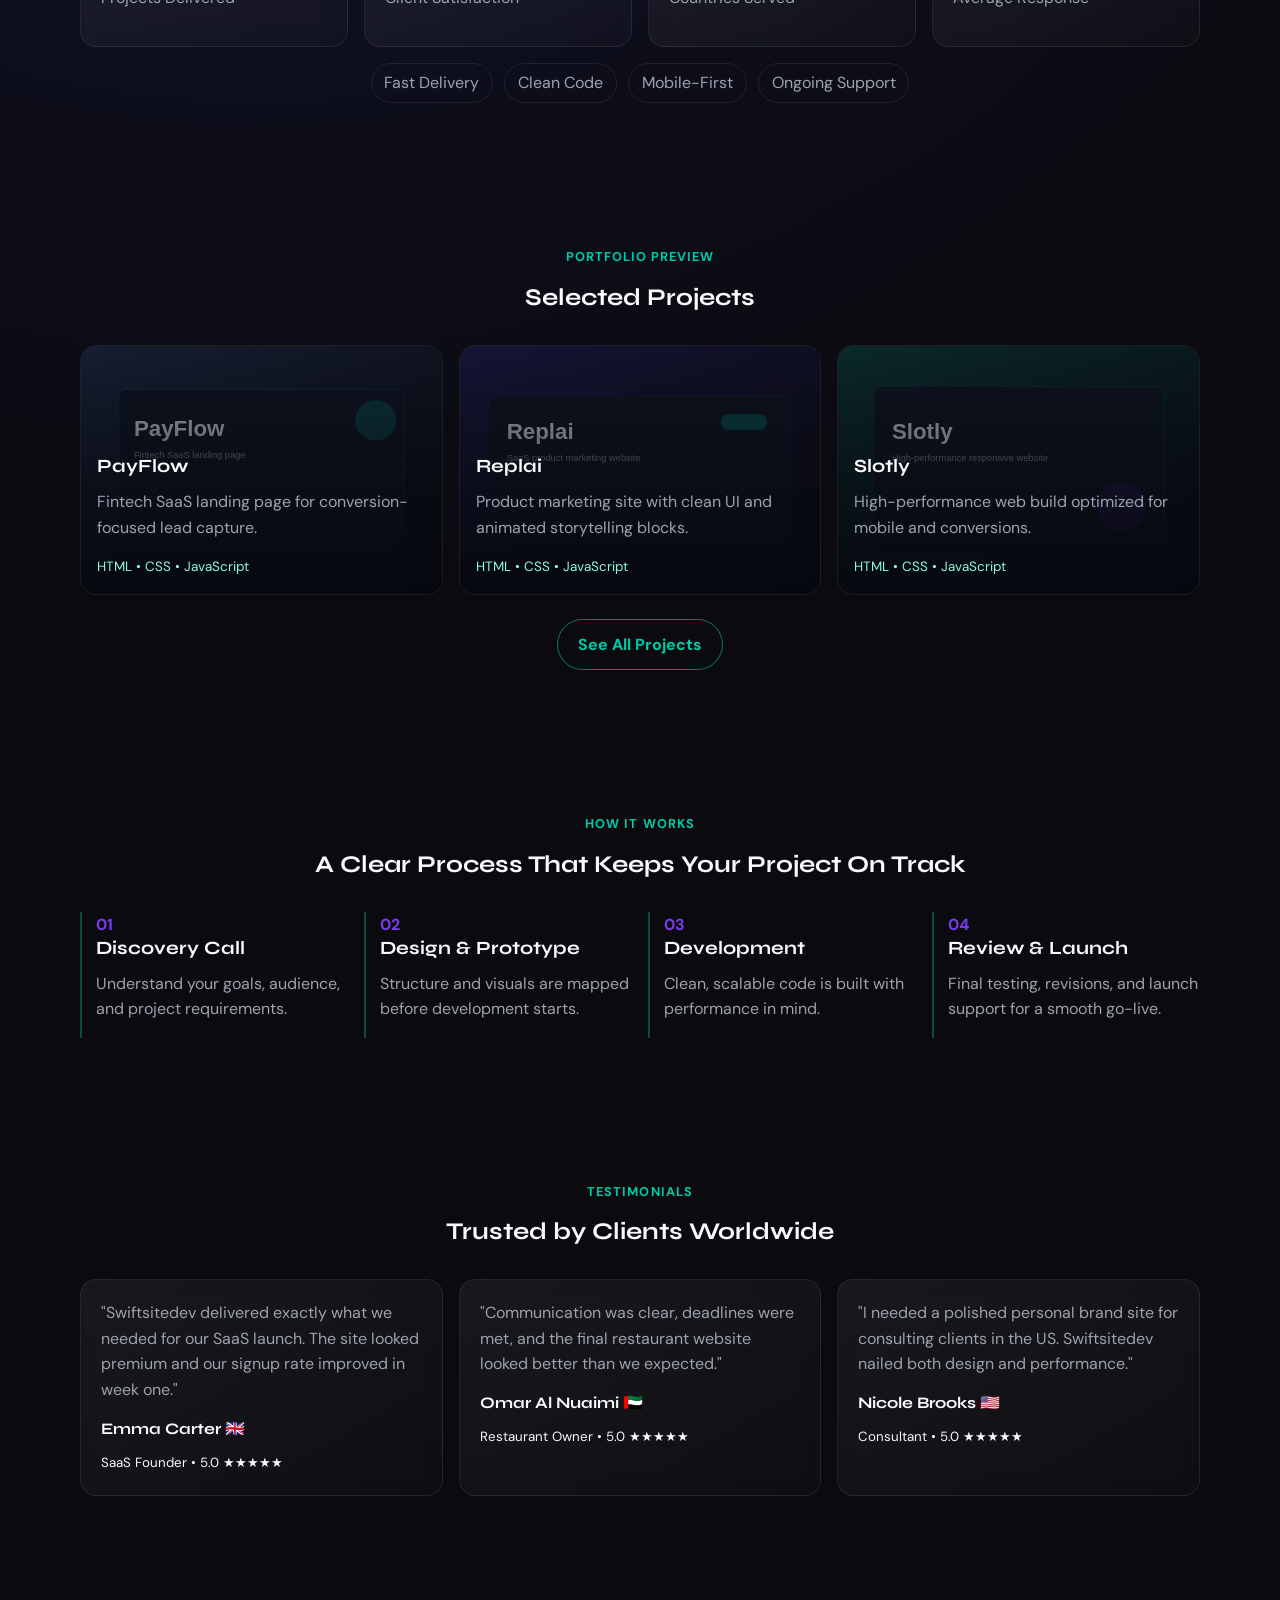
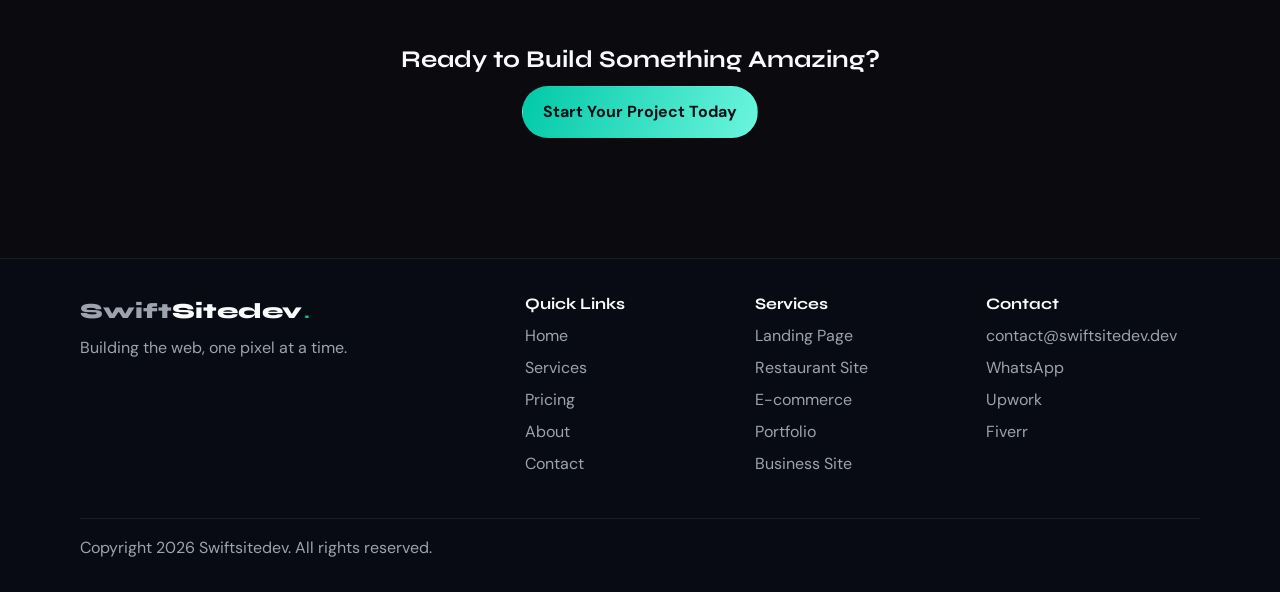
==== commit 502dd005: "Replace Bytebuilders with Swiftsitedev" ====
--- a/index.html
+++ b/index.html
@@ -3,15 +3,15 @@
 <head>
   <meta charset="UTF-8">
   <meta name="viewport" content="width=device-width, initial-scale=1.0">
-  <title>Byte Builders | Web Development That Wins Clients</title>
-  <meta name="description" content="Byte Builders creates high-converting websites for global businesses. Fast delivery, clean code, transparent pricing, and client-focused results.">
-  <meta property="og:title" content="Byte Builders | Web Development That Wins Clients">
+  <title>Swiftsitedev | Web Development That Wins Clients</title>
+  <meta name="description" content="Swiftsitedev creates high-converting websites for global businesses. Fast delivery, clean code, transparent pricing, and client-focused results.">
+  <meta property="og:title" content="Swiftsitedev | Web Development That Wins Clients">
   <meta property="og:description" content="Professional web development for businesses in USA, UK, and UAE.">
-  <meta property="og:image" content="https://bytebuilders.dev/assets/images/og-home.webp">
+  <meta property="og:image" content="https://swiftsitedev.dev/assets/images/og-home.webp">
   <meta property="og:type" content="website">
-  <meta property="og:url" content="https://bytebuilders.dev/">
+  <meta property="og:url" content="https://swiftsitedev.dev/">
   <meta name="referrer" content="strict-origin-when-cross-origin">
-  <link rel="canonical" href="https://bytebuilders.dev/">
+  <link rel="canonical" href="https://swiftsitedev.dev/">
   <link rel="icon" type="image/png" href="assets/icons/favicon.png">
   <link rel="preconnect" href="https://fonts.googleapis.com">
   <link rel="preconnect" href="https://fonts.gstatic.com" crossorigin>
@@ -27,7 +27,7 @@
         <link rel="icon" type="image/svg+xml" href="assets/icons/logo-mark.svg">
 <link rel="icon" type="image/png" sizes="64x64" href="assets/icons/favicon.png">
 <link rel="apple-touch-icon" href="assets/icons/favicon.png">
-        <span>Byte<span>Builders</span><b>.</b></span>
+        <span>Swift<span>Sitedev</span><b>.</b></span>
       </a>
       <button class="nav-toggle" aria-expanded="false" aria-controls="mobile-menu" aria-label="Open menu">
         <span></span><span></span><span></span>
@@ -59,7 +59,7 @@
         <span class="float-shape shape-3"></span>
       </div>
       <div class="container hero-content">
-        <p class="eyebrow reveal">BYTE BUILDERS</p>
+        <p class="eyebrow reveal">SWIFTSITEDEV</p>
         <h1 class="reveal">We Build Websites That Get You Clients</h1>
         <p class="hero-sub reveal">Fast, clean, conversion-focused web development for global businesses that want real growth.</p>
         <div class="hero-actions reveal">
@@ -170,9 +170,9 @@
           <h2>Trusted by Clients Worldwide</h2>
         </div>
         <div class="testimonial-track" id="testimonial-track">
-          <article class="card testimonial reveal-on-scroll"><p>"Byte Builders delivered exactly what we needed for our SaaS launch. The site looked premium and our signup rate improved in week one."</p><h4>Emma Carter 🇬🇧</h4><small>SaaS Founder • 5.0 ★★★★★</small></article>
+          <article class="card testimonial reveal-on-scroll"><p>"Swiftsitedev delivered exactly what we needed for our SaaS launch. The site looked premium and our signup rate improved in week one."</p><h4>Emma Carter 🇬🇧</h4><small>SaaS Founder • 5.0 ★★★★★</small></article>
           <article class="card testimonial reveal-on-scroll"><p>"Communication was clear, deadlines were met, and the final restaurant website looked better than we expected."</p><h4>Omar Al Nuaimi 🇦🇪</h4><small>Restaurant Owner • 5.0 ★★★★★</small></article>
-          <article class="card testimonial reveal-on-scroll"><p>"I needed a polished personal brand site for consulting clients in the US. Byte Builders nailed both design and performance."</p><h4>Nicole Brooks 🇺🇸</h4><small>Consultant • 5.0 ★★★★★</small></article>
+          <article class="card testimonial reveal-on-scroll"><p>"I needed a polished personal brand site for consulting clients in the US. Swiftsitedev nailed both design and performance."</p><h4>Nicole Brooks 🇺🇸</h4><small>Consultant • 5.0 ★★★★★</small></article>
         </div>
       </div>
     </section>
@@ -187,12 +187,12 @@
 
   <footer class="site-footer">
     <div class="container footer-grid">
-      <div><a href="index.html" class="logo">Byte<span>Builders</span><b>.</b></a><p>Building the web, one pixel at a time.</p></div>
+      <div><a href="index.html" class="logo">Swift<span>Sitedev</span><b>.</b></a><p>Building the web, one pixel at a time.</p></div>
       <div><h4>Quick Links</h4><a href="index.html">Home</a><a href="services.html">Services</a><a href="pricing.html">Pricing</a><a href="about.html">About</a><a href="contact.html">Contact</a></div>
       <div><h4>Services</h4><a href="services.html">Landing Page</a><a href="services.html">Restaurant Site</a><a href="services.html">E-commerce</a><a href="services.html">Portfolio</a><a href="services.html">Business Site</a></div>
-      <div><h4>Contact</h4><a href="mailto:contact@bytebuilders.dev">contact@bytebuilders.dev</a><a href="https://wa.me/923000000000" target="_blank" rel="noopener noreferrer">WhatsApp</a><a href="https://upwork.com" target="_blank" rel="noopener noreferrer">Upwork</a><a href="https://fiverr.com" target="_blank" rel="noopener noreferrer">Fiverr</a></div>
+      <div><h4>Contact</h4><a href="mailto:contact@swiftsitedev.dev">contact@swiftsitedev.dev</a><a href="https://wa.me/923000000000" target="_blank" rel="noopener noreferrer">WhatsApp</a><a href="https://upwork.com" target="_blank" rel="noopener noreferrer">Upwork</a><a href="https://fiverr.com" target="_blank" rel="noopener noreferrer">Fiverr</a></div>
     </div>
-    <div class="footer-bottom container"><p>Copyright 2026 Byte Builders. All rights reserved.</p></div>
+    <div class="footer-bottom container"><p>Copyright 2026 Swiftsitedev. All rights reserved.</p></div>
   </footer>
 
   <script src="js/main.js" defer></script>
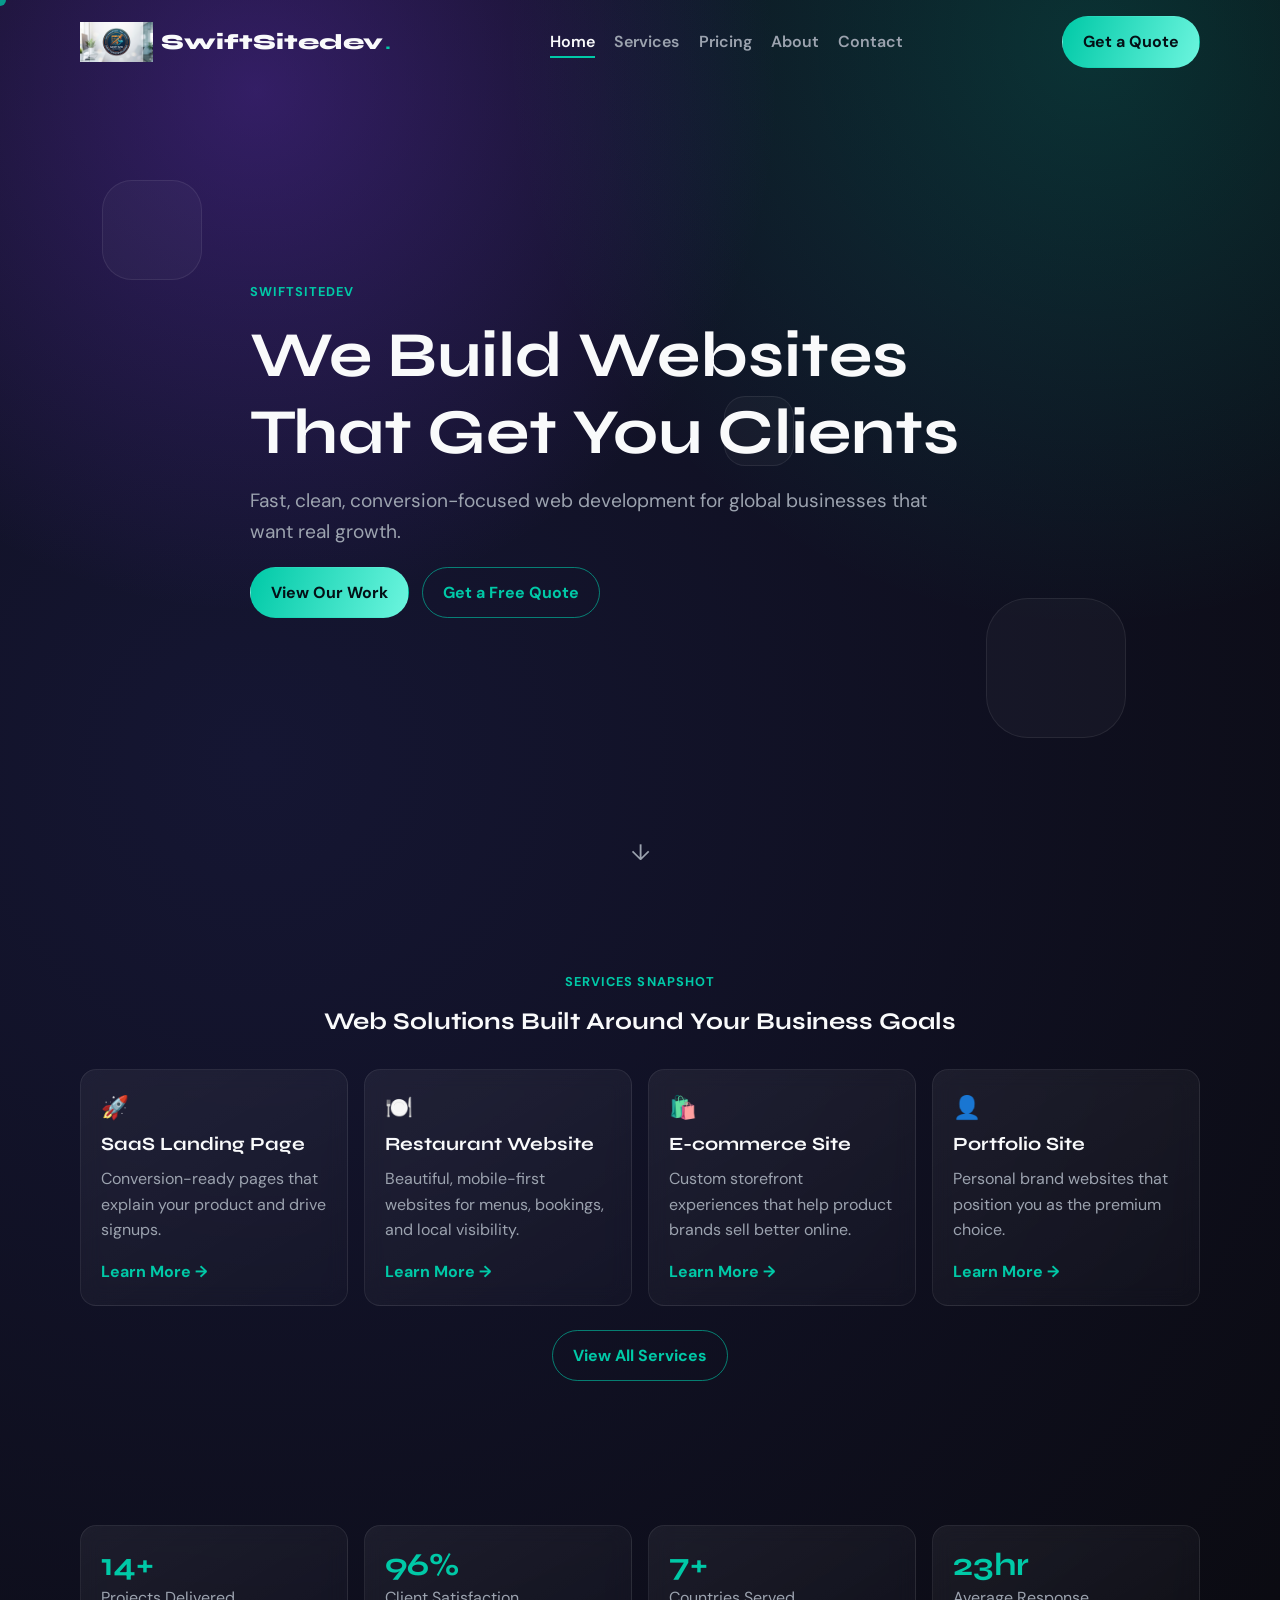
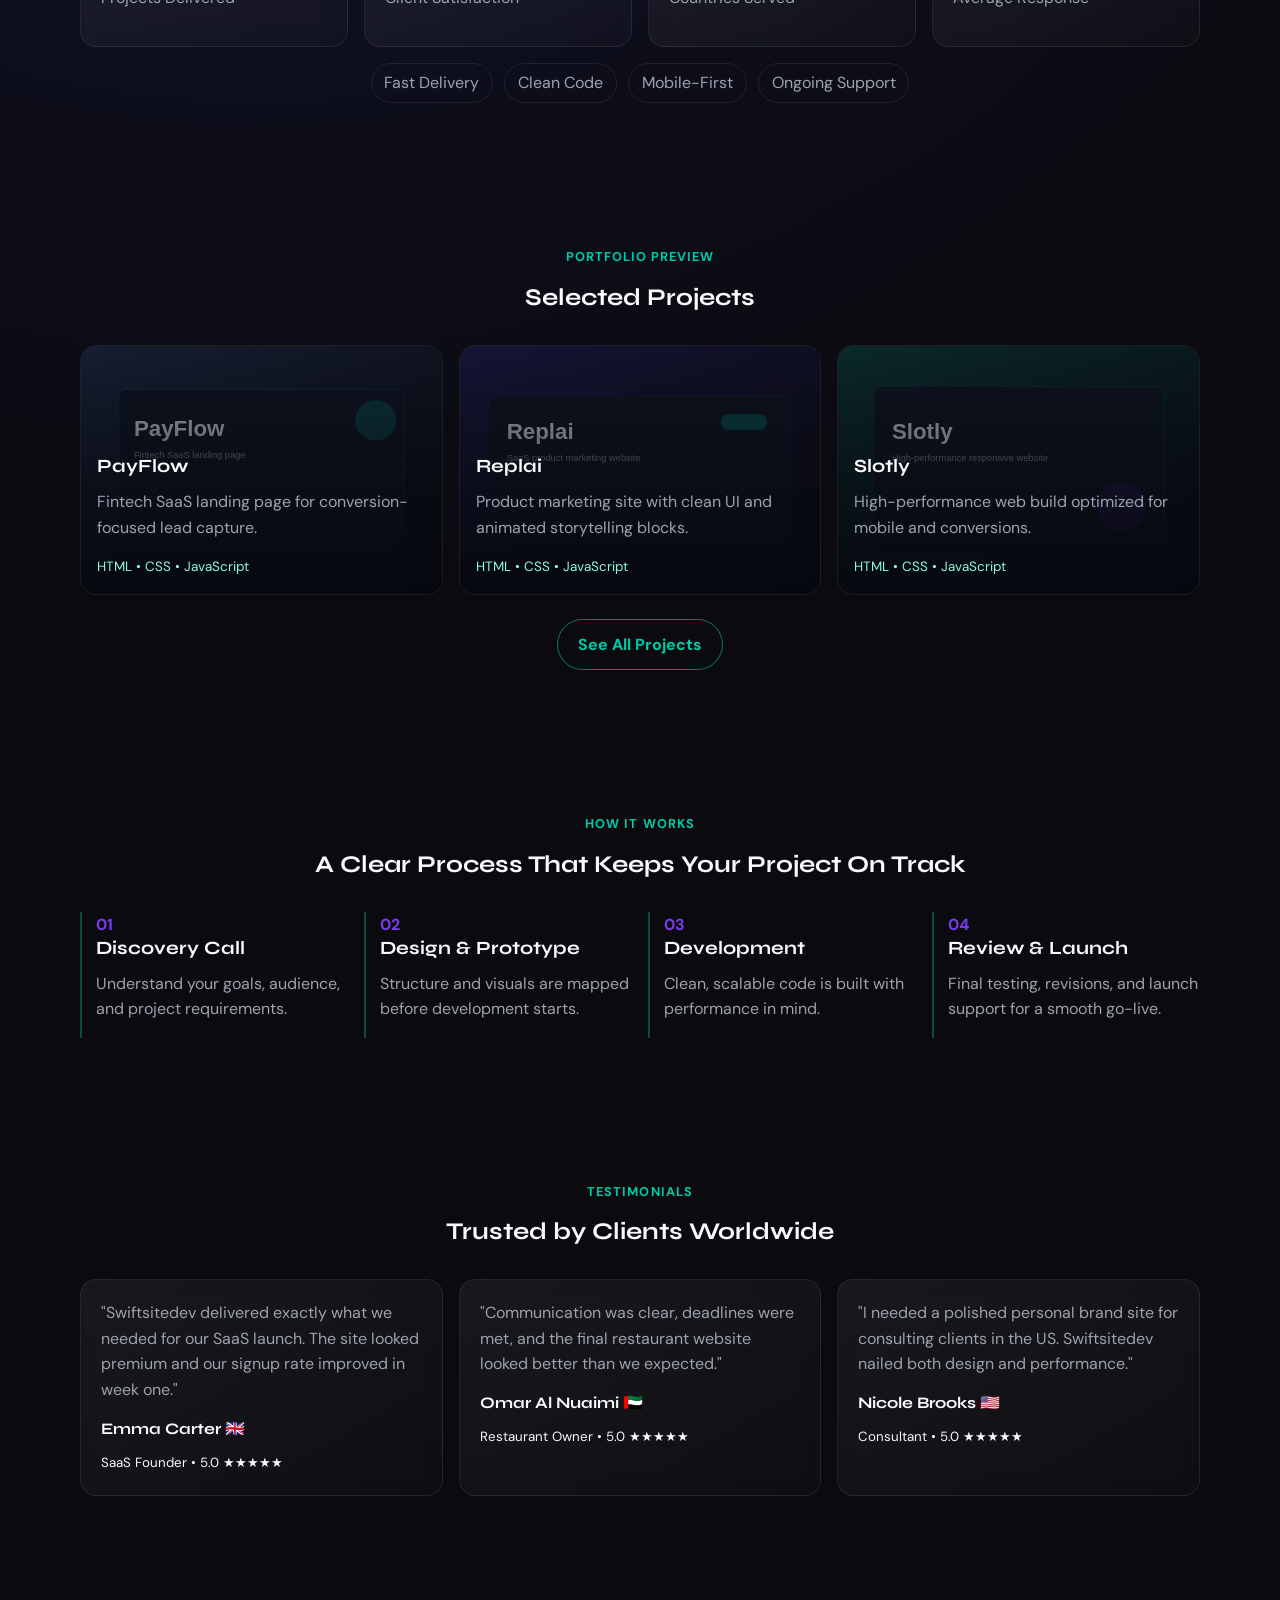
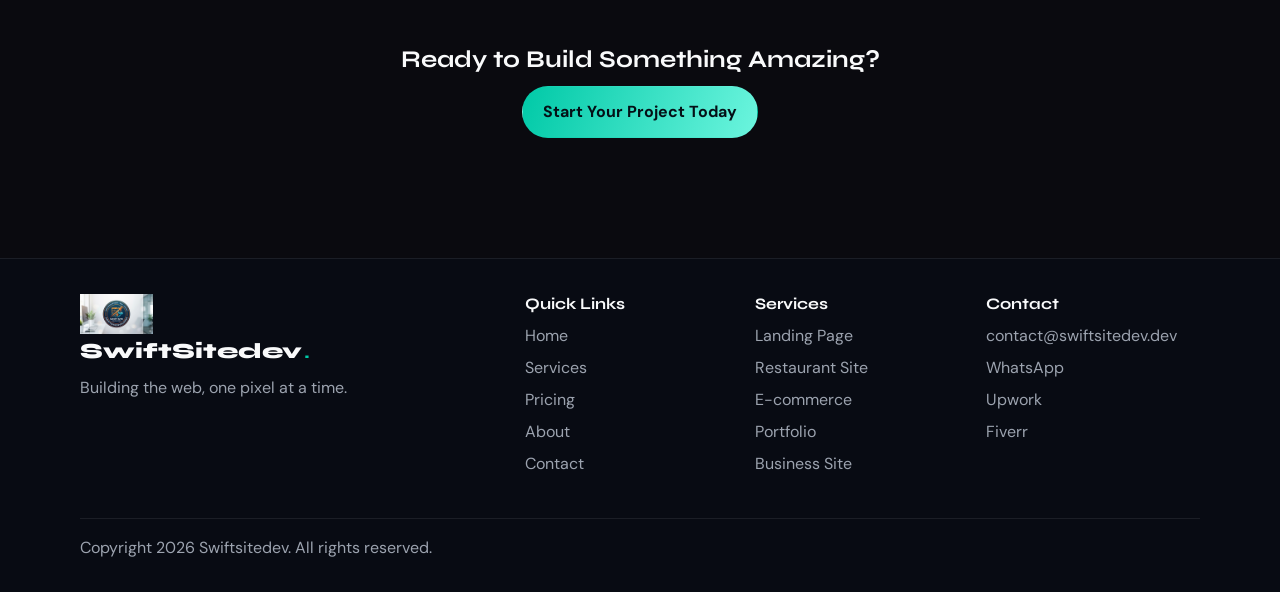
==== commit 6d49e9fa: "Fix invalid favicon links and missing logo images" ====
--- a/index.html
+++ b/index.html
@@ -12,21 +12,22 @@
   <meta property="og:url" content="https://swiftsitedev.dev/">
   <meta name="referrer" content="strict-origin-when-cross-origin">
   <link rel="canonical" href="https://swiftsitedev.dev/">
-  <link rel="icon" type="image/png" href="assets/icons/favicon.png">
+  
   <link rel="preconnect" href="https://fonts.googleapis.com">
   <link rel="preconnect" href="https://fonts.gstatic.com" crossorigin>
   <link href="https://fonts.googleapis.com/css2?family=DM+Sans:wght@400;500;700&family=Syne:wght@600;700;800&display=swap" rel="stylesheet">
   <link rel="stylesheet" href="css/style.css">
   <link rel="stylesheet" href="css/animations.css">
+
+  <link rel="icon" type="image/png" sizes="64x64" href="assets/icons/favicon.png">
+  <link rel="apple-touch-icon" href="assets/icons/favicon.png">
 </head>
 <body data-page="home">
   <div class="cursor-dot" aria-hidden="true"></div>
   <header class="site-header">
     <nav class="navbar container">
       <a href="index.html" class="logo">
-        <link rel="icon" type="image/svg+xml" href="assets/icons/logo-mark.svg">
-<link rel="icon" type="image/png" sizes="64x64" href="assets/icons/favicon.png">
-<link rel="apple-touch-icon" href="assets/icons/favicon.png">
+        <img src="assets/icons/favicon.png" alt="Swiftsitedev Logo" class="logo-img">
         <span>Swift<span>Sitedev</span><b>.</b></span>
       </a>
       <button class="nav-toggle" aria-expanded="false" aria-controls="mobile-menu" aria-label="Open menu">
@@ -187,7 +188,10 @@
 
   <footer class="site-footer">
     <div class="container footer-grid">
-      <div><a href="index.html" class="logo">Swift<span>Sitedev</span><b>.</b></a><p>Building the web, one pixel at a time.</p></div>
+      <div><a href="index.html" class="logo">
+        <img src="assets/icons/favicon.png" alt="Swiftsitedev Logo" class="logo-img">
+        <span>Swift<span>Sitedev</span><b>.</b></span>
+      </a><p>Building the web, one pixel at a time.</p></div>
       <div><h4>Quick Links</h4><a href="index.html">Home</a><a href="services.html">Services</a><a href="pricing.html">Pricing</a><a href="about.html">About</a><a href="contact.html">Contact</a></div>
       <div><h4>Services</h4><a href="services.html">Landing Page</a><a href="services.html">Restaurant Site</a><a href="services.html">E-commerce</a><a href="services.html">Portfolio</a><a href="services.html">Business Site</a></div>
       <div><h4>Contact</h4><a href="mailto:contact@swiftsitedev.dev">contact@swiftsitedev.dev</a><a href="https://wa.me/923000000000" target="_blank" rel="noopener noreferrer">WhatsApp</a><a href="https://upwork.com" target="_blank" rel="noopener noreferrer">Upwork</a><a href="https://fiverr.com" target="_blank" rel="noopener noreferrer">Fiverr</a></div>
